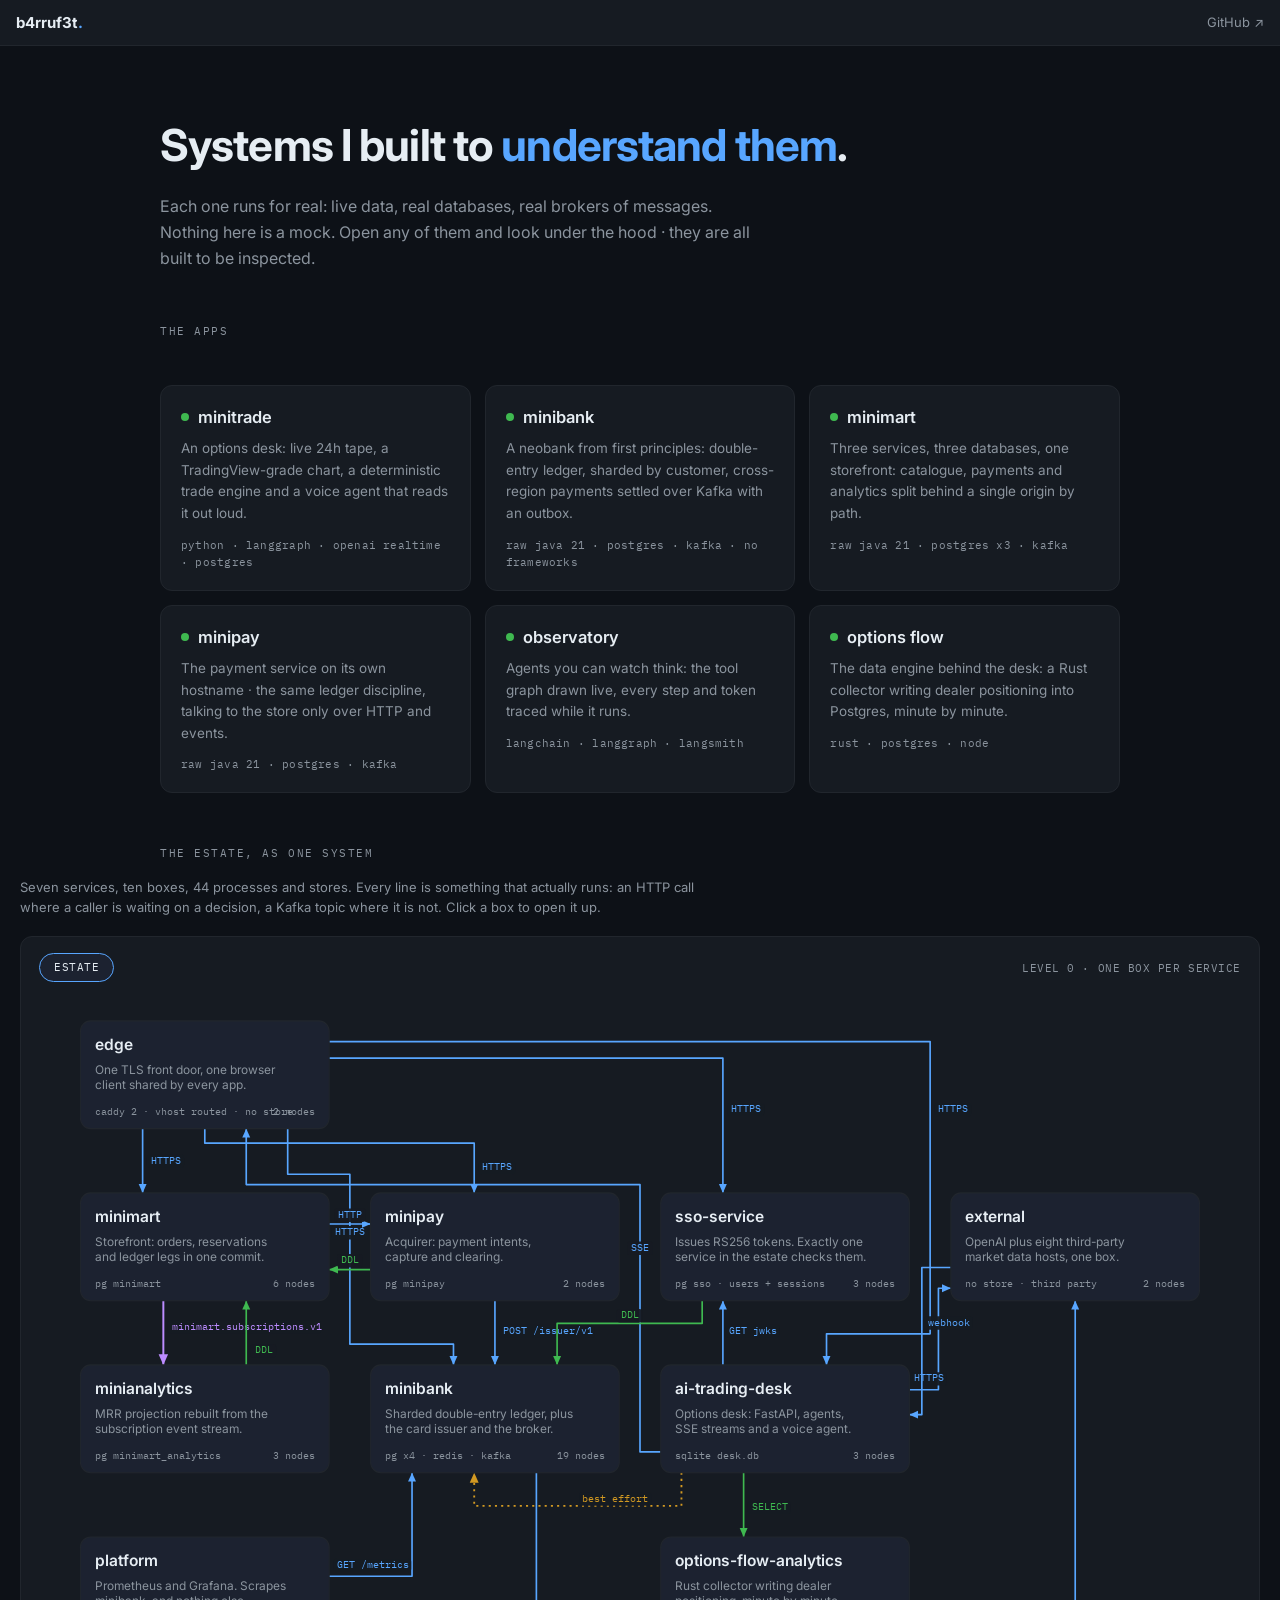
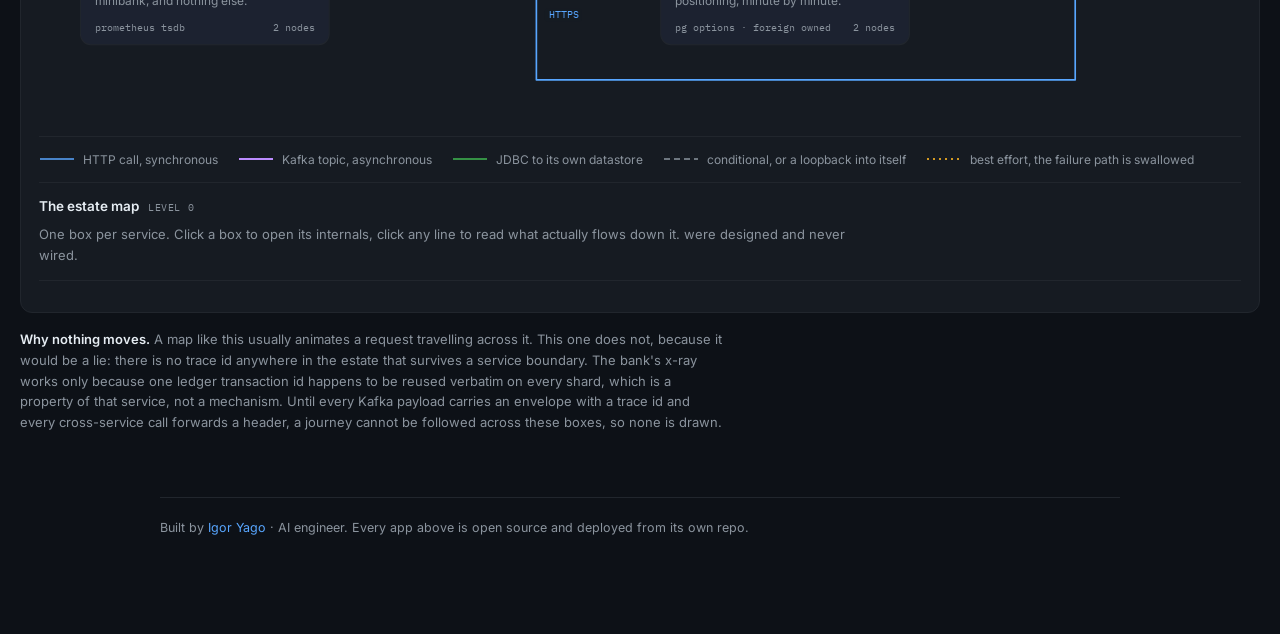
==== web/portal/index.html @ e9f294d1 "The estate map draws what runs, and stops flagging problems on a public page The map had been drawin" ====
<!DOCTYPE html>
<html lang="en">
<head>
<meta charset="utf-8">
<meta name="viewport" content="width=device-width, initial-scale=1">
<meta name="theme-color" content="#0d1117">
<title>b4rruf3t</title>
<link rel="icon" href="data:image/svg+xml,<svg xmlns=%22http://www.w3.org/2000/svg%22 viewBox=%220 0 100 100%22><text y=%22.9em%22 font-size=%2290%22>⬢</text></svg>">
<link href="https://fonts.googleapis.com/css2?family=Inter:wght@400;500;600;700&family=IBM+Plex+Mono:wght@400;500&display=swap" rel="stylesheet">
<style>
  :root {
    /* the house palette · identical across minitrade, minibank, minimart */
    --bg:#0d1117; --panel:#161b22; --panel2:#1c2230; --line:#21262d;
    --text:#e6edf3; --dim:#8b949e;
    --accent:#58a6ff; --green:#3fb950; --red:#f85149; --amber:#d29922;
    --violet:#bc8cff;
    --mono:"IBM Plex Mono",ui-monospace,monospace;
  }
  * { box-sizing:border-box; margin:0; }
  body { background:var(--bg); color:var(--text); min-height:100%;
         font:15px/1.6 "Inter",system-ui,sans-serif; -webkit-font-smoothing:antialiased; }
  .topbar { display:flex; align-items:center; gap:10px; height:46px; padding:0 16px;
            background:var(--panel); border-bottom:1px solid var(--line); }
  .brand { font-weight:700; font-size:15px; }
  .brand span { color:var(--accent); }
  .topbar a { margin-left:auto; color:var(--dim); font-size:13px; text-decoration:none; }
  .topbar a:hover { color:var(--text); }

  main { max-width:1000px; margin:0 auto; padding:64px 20px 96px; }
  h1 { font-size:clamp(28px,4vw,44px); font-weight:700; letter-spacing:-.02em; }
  h1 span { color:var(--accent); }
  .lead { color:var(--dim); margin-top:14px; max-width:60ch; font-size:16px; }

  .grid { display:grid; gap:14px; margin-top:44px;
          grid-template-columns:repeat(auto-fill,minmax(290px,1fr)); }
  .card { display:block; background:var(--panel); border:1px solid var(--line);
          border-radius:12px; padding:18px 20px; text-decoration:none; color:inherit;
          transition:border-color .14s, background .14s, transform .14s; }
  .card:hover { border-color:var(--accent); background:var(--panel2); transform:translateY(-2px); }
  .card h2 { font-size:16.5px; font-weight:600; display:flex; align-items:center; gap:9px; }
  .card .dot { width:8px; height:8px; border-radius:50%; background:var(--green); flex:none; }
  .card p { color:var(--dim); font-size:13.5px; margin-top:8px; }
  .card .stack { margin-top:12px; font-family:var(--mono); font-size:11px;
                 color:var(--dim); letter-spacing:.02em; }
  .sec { margin-top:52px; font-family:var(--mono); font-size:11px; letter-spacing:.14em;
         text-transform:uppercase; color:var(--dim); }
  footer { color:var(--dim); font-size:12.5px; margin-top:64px;
           border-top:1px solid var(--line); padding-top:20px; }
  footer a { color:var(--accent); text-decoration:none; }

  /* ---- estate map ------------------------------------------------------- */
  .wide { position:relative; left:50%; transform:translateX(-50%);
          width:min(1300px,calc(100vw - 40px)); }
  .estate { margin-top:18px; background:var(--panel); border:1px solid var(--line);
            border-radius:12px; padding:16px 18px 18px; }
  .ebar { display:flex; align-items:center; gap:8px; flex-wrap:wrap; margin-bottom:14px; }
  .pill { display:inline-flex; align-items:center; gap:6px; border-radius:999px;
          border:1px solid var(--line); background:var(--panel2); color:var(--dim);
          font:11px/1 var(--mono); letter-spacing:.05em; padding:8px 14px; cursor:pointer;
          text-transform:uppercase; transition:border-color .14s, color .14s; }
  .pill:hover { border-color:var(--accent); color:var(--text); }
  .pill[aria-pressed="true"] { border-color:var(--accent); color:var(--text); }
  .ebar .where { font:11px var(--mono); color:var(--dim); letter-spacing:.05em;
                 margin-left:auto; text-transform:uppercase; }
  .esvgwrap { overflow:hidden; }
  .esvg { width:100%; height:auto; display:block; }

  .svc { cursor:pointer; }
  .svcbox { fill:var(--panel2); stroke:var(--line); stroke-width:1; transition:stroke .14s; }
  .svc:hover .svcbox, .svc:focus .svcbox, .svc.on .svcbox { stroke:var(--accent); }
  .svc:focus { outline:none; }
  .svcname { fill:var(--text); font:600 15px "Inter",system-ui,sans-serif; }
  .svcwhat { fill:var(--dim); font:11.5px "Inter",system-ui,sans-serif; }
  .svcstore, .svccount { fill:var(--dim); font:10px var(--mono); }
  .elab { font:10px var(--mono); }
  .ehit { stroke:transparent; stroke-width:14; fill:none; cursor:pointer; }
  .edg:hover .elab { fill:var(--text); }
  .nd { cursor:pointer; }
  .ndbox { fill:var(--panel2); stroke:var(--line); stroke-width:1; transition:stroke .14s; }
  .nd:hover .ndbox, .nd:focus .ndbox, .nd.on .ndbox { stroke:var(--accent); }
  .nd:focus { outline:none; }
  .ndname { fill:var(--text); font:600 13px "Inter",system-ui,sans-serif; }
  .ndid { fill:var(--dim); font:10px var(--mono); }
  .ndtag { font:9px var(--mono); letter-spacing:.08em; }
  .ndtag.new { fill:var(--green); } .ndtag.existing { fill:var(--dim); }
  .dttl { fill:var(--dim); font:11px var(--mono); letter-spacing:.12em; }

  .elegend { display:flex; flex-wrap:wrap; gap:8px 20px; margin-top:14px;
             padding-top:13px; border-top:1px solid var(--line); }
  .lg { display:inline-flex; align-items:center; gap:8px; color:var(--dim); font-size:12px; }
  .einfo { margin-top:13px; border-top:1px solid var(--line); padding-top:13px; min-height:82px; }
  .einfo h4 { font-size:13.5px; font-weight:600; display:flex; align-items:baseline; gap:9px; }
  .einfo h4 em { font-style:normal; font:10px var(--mono); color:var(--dim);
                 letter-spacing:.06em; text-transform:uppercase; }
  .einfo p { color:var(--dim); font-size:13px; margin-top:7px; max-width:104ch; }
  .ecross { margin-top:14px; padding-top:13px; border-top:1px solid var(--line); }
  .ecross .elh { font:10px var(--mono); letter-spacing:.12em; text-transform:uppercase;
                 color:var(--dim); margin-bottom:8px; }
  .xr { display:flex; gap:10px; align-items:flex-start; font-size:12.5px;
        color:var(--dim); padding:5px 0; }
  .xr b { color:var(--text); font-weight:600; font-family:var(--mono); font-size:11px;
          white-space:nowrap; }
  .kbar { width:16px; height:2px; flex:none; margin-top:9px; border-radius:2px; }

  .elist { display:none; }
  .elx { border:1px solid var(--line); border-radius:10px; background:var(--panel);
         padding:12px 14px; margin-bottom:10px; }
  .elx summary { cursor:pointer; font-size:14.5px; font-weight:600; }
  .elx summary span { font:10px var(--mono); color:var(--dim); margin-left:6px; }
  .elx p { color:var(--dim); font-size:13px; margin-top:8px; }
  .elx p.mono { font:10.5px var(--mono); letter-spacing:.02em; margin-top:6px; }
  .elx .elh { font:10px var(--mono); letter-spacing:.12em; text-transform:uppercase;
              color:var(--dim); margin-top:14px; padding-top:9px;
              border-top:1px solid var(--line); }
  .eln { margin-top:10px; }
  .eln b { font-size:13px; } .eln span { font:10px var(--mono); color:var(--dim); margin-left:6px; }
  .eln p { margin-top:3px; }
  .enote { color:var(--dim); font-size:13px; margin-top:12px; max-width:88ch; }
  .enote b { color:var(--text); font-weight:600; }

  /* between the phone breakpoint and the width the map needs, hold the map at a
     legible floor and let it scroll inside its own box, never the page. */
  @media (min-width:701px) and (max-width:1059px) {
    .esvgwrap { overflow-x:auto; }
    .esvg { width:1040px; max-width:none; }
  }
  /* 44 nodes cannot work on a phone. Same table, rendered as a list instead. */
  @media (max-width:700px) {
    .wide { position:static; left:auto; transform:none; width:auto; }
    .estate { padding:0; background:none; border:0; }
    .ebar, .esvgwrap, .elegend, .einfo, .ecross { display:none; }
    .elist { display:block; }
  }
</style>
</head>
<body>
<header class="topbar">
  <span class="brand">b4rruf3t<span>.</span></span>
  <a href="https://github.com/igorfyago" target="_blank">GitHub ↗</a>
</header>

<main>
  <h1>Systems I built to <span>understand them</span>.</h1>
  <p class="lead">Each one runs for real: live data, real databases, real brokers of
     messages. Nothing here is a mock. Open any of them and look under the hood ·
     they are all built to be inspected.</p>

  <div class="sec">The apps</div>
  <div class="grid">
    <a class="card" href="https://desk.b4rruf3t.com">
      <h2><span class="dot"></span>minitrade</h2>
      <p>An options desk: live 24h tape, a TradingView-grade chart, a deterministic
         trade engine and a voice agent that reads it out loud.</p>
      <div class="stack">python · langgraph · openai realtime · postgres</div>
    </a>
    <a class="card" href="https://bank.b4rruf3t.com">
      <h2><span class="dot"></span>minibank</h2>
      <p>A neobank from first principles: double-entry ledger, sharded by customer,
         cross-region payments settled over Kafka with an outbox.</p>
      <div class="stack">raw java 21 · postgres · kafka · no frameworks</div>
    </a>
    <a class="card" href="https://mart.b4rruf3t.com">
      <h2><span class="dot"></span>minimart</h2>
      <p>Three services, three databases, one storefront: catalogue, payments and
         analytics split behind a single origin by path.</p>
      <div class="stack">raw java 21 · postgres x3 · kafka</div>
    </a>
    <a class="card" href="https://pay.b4rruf3t.com">
      <h2><span class="dot"></span>minipay</h2>
      <p>The payment service on its own hostname · the same ledger discipline,
         talking to the store only over HTTP and events.</p>
      <div class="stack">raw java 21 · postgres · kafka</div>
    </a>
    <a class="card" href="https://obs.b4rruf3t.com">
      <h2><span class="dot"></span>observatory</h2>
      <p>Agents you can watch think: the tool graph drawn live, every step and
         token traced while it runs.</p>
      <div class="stack">langchain · langgraph · langsmith</div>
    </a>
    <a class="card" href="https://gex.b4rruf3t.com">
      <h2><span class="dot"></span>options flow</h2>
      <p>The data engine behind the desk: a Rust collector writing dealer
         positioning into Postgres, minute by minute.</p>
      <div class="stack">rust · postgres · node</div>
    </a>
  </div>

  <div class="sec">The estate, as one system</div>
  <div class="wide">
    <p class="enote" style="margin-top:14px">Seven services, ten boxes, 44 processes and stores. Every line is something that actually runs: an HTTP call where a caller is waiting on a decision, a Kafka topic where it is not. Click a box to open it up.</p>
    <section class="estate">
      <div class="ebar">
        <button class="pill" id="e-back" aria-pressed="true">Estate</button>
        <span class="where" id="e-where">level 0 · one box per service</span>
      </div>
      <div class="esvgwrap" id="e-canvas"></div>
      <div class="elegend" id="e-legend"></div>
      <div class="einfo" id="e-info"></div>
      <div class="ecross" id="e-cross"></div>
      <div class="elist" id="e-list"></div>
      <noscript><p class="enote">The estate map needs JavaScript. The service list below
        carries the same information.</p></noscript>
    </section>
    <p class="enote" style="margin-top:16px"><b>Why nothing moves.</b> A map like this
       usually animates a request travelling across it. This one does not, because it
       would be a lie: there is no trace id anywhere in the estate that survives a service
       boundary. The bank's x-ray works only because one ledger transaction id happens to
       be reused verbatim on every shard, which is a property of that service, not a
       mechanism. Until every Kafka payload carries an envelope with a trace id and every
       cross-service call forwards a header, a journey cannot be followed across these
       boxes, so none is drawn.</p>
  </div>

  <footer>
    Built by <a href="https://github.com/igorfyago" target="_blank">Igor Yago</a> ·
    AI engineer. Every app above is open source and deployed from its own repo.
  </footer>
</main>

<script type="application/json" id="estate-data">{"services":[{"id":"edge","label":"edge","what":["One TLS front door, one browser","client shared by every app."],"store":"caddy 2 · vhost routed · no store","x":40,"y":24,"w":240,"h":104,"nodes":2},{"id":"minimart","label":"minimart","what":["Storefront: orders, reservations","and ledger legs in one commit."],"store":"pg minimart","x":40,"y":190,"w":240,"h":104,"nodes":6},{"id":"minipay","label":"minipay","what":["Acquirer: payment intents,","capture and clearing."],"store":"pg minipay","x":320,"y":190,"w":240,"h":104,"nodes":2},{"id":"sso-service","label":"sso-service","what":["Issues RS256 tokens. Exactly one","service in the estate checks them."],"store":"pg sso · users + sessions","x":600,"y":190,"w":240,"h":104,"nodes":3},{"id":"external","label":"external","what":["OpenAI plus eight third-party","market data hosts, one box."],"store":"no store · third party","x":880,"y":190,"w":240,"h":104,"nodes":2},{"id":"minianalytics","label":"minianalytics","what":["MRR projection rebuilt from the","subscription event stream."],"store":"pg minimart_analytics","x":40,"y":356,"w":240,"h":104,"nodes":3},{"id":"minibank","label":"minibank","what":["Sharded double-entry ledger, plus","the card issuer and the broker."],"store":"pg x4 · redis · kafka","x":320,"y":356,"w":240,"h":104,"nodes":19},{"id":"ai-trading-desk","label":"ai-trading-desk","what":["Options desk: FastAPI, agents,","SSE streams and a voice agent."],"store":"sqlite desk.db","x":600,"y":356,"w":240,"h":104,"nodes":3},{"id":"platform","label":"platform","what":["Prometheus and Grafana. Scrapes","minibank, and nothing else."],"store":"prometheus tsdb","x":40,"y":522,"w":240,"h":104,"nodes":2},{"id":"options-flow-analytics","label":"options-flow-analytics","what":["Rust collector writing dealer","positioning, minute by minute."],"store":"pg options · foreign owned","x":600,"y":522,"w":240,"h":104,"nodes":2}],"serviceEdges":[{"id":"s1","from":"edge","to":"minimart","kind":"http","label":"HTTPS","labelAt":[108,162],"anchor":"start","route":[[100,128],[100,190]],"detail":[{"from":"caddy","to":"mart","carries":"HTTP to :8081 for mart.b4rruf3t.com."}]},{"id":"s2","from":"edge","to":"minipay","kind":"http","label":"HTTPS","labelAt":[428,168],"anchor":"start","route":[[160,128],[160,142],[420,142],[420,190]],"detail":[{"from":"caddy","to":"pay","carries":"HTTP to :8082 for pay.b4rruf3t.com."}]},{"id":"s3","from":"edge","to":"sso-service","kind":"http","label":"HTTPS","labelAt":[668,112],"anchor":"start","route":[[280,60],[660,60],[660,190]],"detail":[{"from":"caddy","to":"sso","carries":"HTTP reverse_proxy sso:8090 for auth.b4rruf3t.com."}]},{"id":"s4","from":"edge","to":"ai-trading-desk","kind":"http","label":"HTTPS","labelAt":[868,112],"anchor":"start","route":[[280,44],[860,44],[860,326],[760,326],[760,356]],"detail":[{"from":"caddy","to":"desk","carries":"HTTP to :8000 for desk.b4rruf3t.com."}]},{"id":"s5","from":"edge","to":"minibank","kind":"http","label":"HTTPS","labelAt":[300,231],"anchor":"middle","route":[[240,128],[240,172],[300,172],[300,336],[400,336],[400,356]],"detail":[{"from":"caddy","to":"api","carries":"EXISTING. HTTP to ledger :8080 for bank.b4rruf3t.com."}]},{"id":"s6","from":"ai-trading-desk","to":"edge","kind":"http","label":"SSE","labelAt":[580,246],"anchor":"middle","route":[[600,440],[580,440],[580,182],[200,182],[200,128]],"detail":[{"from":"deskbus","to":"browser","carries":"SSE text/event-stream on /api/stream/quotes and /api/stream/events. Terminates at this app's own browser tab and nowhere else."}]},{"id":"s7","from":"minimart","to":"minipay","kind":"http","label":"HTTP","labelAt":[300,214],"anchor":"middle","route":[[280,220],[320,220]],"detail":[{"from":"mart","to":"pay","carries":"HTTP: POST /v1/payment_intents with Idempotency-Key order:\u003cid\u003e, then /capture or /cancel, plus GET /v1/payment_intents/{pi} and GET /v1/list from the Reconciler. No credential is ever sent."}]},{"id":"s8","from":"minipay","to":"minimart","kind":"jdbc","label":"DDL","labelAt":[300,258],"anchor":"middle","route":[[320,264],[280,264]],"detail":[{"from":"pay","to":"martdb","carries":"JDBC ADMIN connection at boot: PayDb.ADMIN_URL defaults to the MERCHANT's database, only to run CREATE DATABASE. Dashed. Same shape for analytics -\u003e martdb."}]},{"id":"s9","from":"minimart","to":"minianalytics","kind":"kafka","label":"minimart.subscriptions.v1","labelAt":[128,322],"anchor":"start","route":[[120,294],[120,356]],"detail":[{"from":"martsubs","to":"anacons","carries":"Kafka, group analytics, enable.auto.commit=false, dedup on the event_key header."}]},{"id":"s10","from":"minianalytics","to":"minimart","kind":"jdbc","label":"DDL","labelAt":[208,345],"anchor":"start","route":[[200,356],[200,294]],"detail":[{"from":"analytics","to":"martdb","carries":"JDBC ADMIN connection, CREATE DATABASE only. Dashed."}]},{"id":"s11","from":"minipay","to":"minibank","kind":"http","label":"POST /issuer/v1","labelAt":[448,326],"anchor":"start","route":[[440,294],[440,356]],"detail":[{"from":"pay","to":"issuer","carries":"HTTP, CROSS-REPO, the four-party card model: POST /issuer/v1/authorizations, /{ref}/capture, /{ref}/void, and POST /issuer/v1/clearing. MINIBANK_ISSUER_URL. This is the single most important new edge on the map: it is the one that makes the estate an estate."}]},{"id":"s12","from":"sso-service","to":"minibank","kind":"jdbc","label":"DDL","labelAt":[570,311],"anchor":"middle","route":[[640,294],[640,316],[500,316],[500,356]],"detail":[{"from":"sso","to":"directory","carries":"JDBC ADMIN connection. SSO_ADMIN_URL points at the BANK's database and issues CREATE DATABASE. Draw red/dashed: this is a cross-boundary DDL edge, and the compose comment claims it does not exist."}]},{"id":"s14","from":"ai-trading-desk","to":"sso-service","kind":"http","label":"GET jwks","labelAt":[666,326],"anchor":"start","route":[[660,356],[660,294]],"detail":[{"from":"desk","to":"jwks","carries":"HTTPS GET /.well-known/jwks.json. The ONLY consumer of the SSO contract anywhere in the estate."}]},{"id":"s15","from":"ai-trading-desk","to":"minibank","kind":"besteffort","label":"best effort","labelAt":[556,488],"anchor":"middle","route":[[620,460],[620,492],[420,492],[420,460]],"detail":[{"from":"desk","to":"broker","carries":"HTTP: GET {BROKER_URL}/api/link?session=, then POST /api/watchlist. Every failure path returns 200 synced:false, so draw it as a best-effort edge, visually distinct from the money edges."}]},{"id":"s16","from":"ai-trading-desk","to":"options-flow-analytics","kind":"jdbc","label":"SELECT","labelAt":[688,496],"anchor":"start","route":[[680,460],[680,522]],"detail":[{"from":"desk","to":"gexpg","carries":"DIRECT SQL against another repo's table (SELECT ... FROM gex_dex_snapshots). Hardcoded column names. The boundary-violating edge of the desk, exactly as sso-\u003edirectory is for SSO."}]},{"id":"s18","from":"ai-trading-desk","to":"external","kind":"https","label":"HTTPS","labelAt":[844,372],"anchor":"start","route":[[840,380],[868,380],[868,282],[880,282]],"detail":[{"from":"desk","to":"openai","carries":"HTTPS: realtime client_secrets and calls/{id}/accept."},{"from":"desk","to":"ext_mkt","carries":"HTTPS: Alpaca, Yahoo chart, Yahoo RSS, CBOE, apewisdom, x.ai Grok, twitter oEmbed."}]},{"id":"s19","from":"external","to":"ai-trading-desk","kind":"https","label":"webhook","labelAt":[858,318],"anchor":"start","route":[[880,262],[852,262],[852,404],[840,404]],"detail":[{"from":"openai","to":"desk","carries":"INBOUND webhook POST /webhook/openai, HMAC-verified. The estate's only inbound third-party edge, plus POST /webhook/tradingview on a shared token."}]},{"id":"s20","from":"minibank","to":"external","kind":"https","label":"HTTPS","labelAt":[492,600],"anchor":"start","route":[[480,460],[480,660],[1000,660],[1000,294]],"detail":[{"from":"pricefeed","to":"ext_mkt","carries":"HTTPS: CoinGecko simple/price + market_chart, Yahoo v8 chart. Hardcoded, no env var."},{"from":"fx","to":"ext_mkt","carries":"HTTPS GET api.frankfurter.dev/v1/latest."},{"from":"rita","to":"openai","carries":"HTTPS POST /v1/chat/completions, key OPENAI_API_KEY."}]},{"id":"s21","from":"platform","to":"minibank","kind":"http","label":"GET /metrics","labelAt":[288,552],"anchor":"start","route":[[280,560],[360,560],[360,460]],"detail":[{"from":"prometheus","to":"api","carries":"EXISTING. Scrape GET /metrics. Note on the map that mart, pay, analytics, sso and desk expose NO /metrics, so the scrape fan-out is one edge, not six."}]}],"nodes":[{"id":"browser","service":"edge","label":"Browser","represents":"EXISTING. The PWA. Now shared across the estate: same client hits bank, mart, pay, desk, auth vhosts."},{"id":"caddy","service":"edge","label":"Caddy 2","represents":"EXISTING. One TLS front door, vhost-routed: bank./mart./pay./desk./auth./gex./obs.b4rruf3t.com. The only node every service touches."},{"id":"sso","service":"sso-service","label":"SSO :8090","represents":"dev.b4rruf3t.sso.Main, own JVM, own Dockerfile. Routes /v1/users, /v1/tokens, /v1/tokens/refresh|revoke, /v1/users/me, /.well-known/jwks.json."},{"id":"ssodb","service":"sso-service","label":"pg sso","represents":"Database `sso` on the shared minibank-control Postgres server. Tables users + sessions only. Flyway classpath:db/migration."},{"id":"jwks","service":"sso-service","label":"JWKS","represents":"GET /.well-known/jwks.json, single RS256 key, kid=sso-\u003c6 bytes of modulus\u003e. The only estate-wide contract surface, and it currently has ZERO in-repo consumers."},{"id":"api","service":"minibank","label":"API + Router","represents":"EXISTING. ledger JVM HTTP server, 25 contexts, virtual thread per request, token bucket."},{"id":"directory","service":"minibank","label":"Directory","represents":"EXISTING. minibank_directory on pg-control. NOTE: also the physical home of the issuer's card_instruments/card_authorizations tables."},{"id":"issuer","service":"minibank","label":"Issuer","represents":"NEW. /issuer/v1/instruments|authorizations|clearing. A package in the ledger JVM, not a process. Its writes go to the DIRECTORY database via a method named openForRead()."},{"id":"shard0","service":"minibank","label":"eu · PostgreSQL","represents":"EXISTING. MINIBANK_SHARD0_URL, region eu, ledger + outbox tables."},{"id":"shard1","service":"minibank","label":"uk · PostgreSQL","represents":"EXISTING. MINIBANK_SHARD1_URL, region uk, ledger + outbox tables."},{"id":"intransit","service":"minibank","label":"in flight","represents":"EXISTING. State pill, not a process: the in_transit clearing account. A balance the money sits in, never a hop it travels through."},{"id":"kafka","service":"minibank","label":"topic payments","represents":"EXISTING. The payments topic on the minibank broker. The topic, not the broker: the bank's own flow map depends on that distinction."},{"id":"korders","service":"minibank","label":"topic orders","represents":"NEW. Kafka topic `orders` on the same broker. Produced by the broker process, consumed by the ledger (group broker-settlement)."},{"id":"ksettle","service":"minibank","label":"topic settlements","represents":"NEW. Kafka topic `settlements`. Produced by the ledger (trade.settled/trade.rejected), consumed ONLY by the broker process, so it is the one topic that goes dark if the broker Deployment is absent."},{"id":"applier","service":"minibank","label":"Applier","represents":"EXISTING. Consumer group shard-applier."},{"id":"notif","service":"minibank","label":"Notifications","represents":"EXISTING. Consumer group notifications + minibank_notifications DB."},{"id":"settle","service":"minibank","label":"Settlement","represents":"NEW. Consumer group broker-settlement inside the ledger JVM; Settlement.handle -\u003e Products.settleFill."},{"id":"broker","service":"minibank","label":"Broker :8091","represents":"NEW. dev.minibank.broker.BrokerService. Separate k8s Deployment, SAME image, different command. Own HTTP (/health, /api/link, /api/watchlist)."},{"id":"brokerdb","service":"minibank","label":"minibank_broker","represents":"NEW. Fifth database, on pg-control, opened only by dev.minibank.broker classes. Has its own outbox table relayed by the shared OutboxRelay."},{"id":"brokercons","service":"minibank","label":"broker-orders","represents":"NEW. Consumer group broker-orders inside the broker process, reading `settlements`, calling markSettled/compensate."},{"id":"redis","service":"minibank","label":"Redis","represents":"EXISTING."},{"id":"fx","service":"minibank","label":"FX :8090","represents":"EXISTING. Conditionally the same JVM: embedded when FX_URL is unset, in which case this edge is a loopback the map should render dashed."},{"id":"pricefeed","service":"minibank","label":"PriceFeed","represents":"EXISTING."},{"id":"rita","service":"minibank","label":"Rita","represents":"EXISTING support agent."},{"id":"mart","service":"minimart","label":"Mart :8081","represents":"NEW. dev.minimart MartApi. Merchant. 16 HTTP contexts incl. /api/checkout, /api/reconcile."},{"id":"martdb","service":"minimart","label":"pg minimart","represents":"NEW. Database `minimart` on the minimart Postgres (host 5436). Owns ledger, orders, reservations, outbox, handled_events."},{"id":"martrelay","service":"minimart","label":"OutboxRelay","represents":"NEW. The only KafkaProducer in the minimart repo. Bound to Db.open() i.e. the merchant DB only. Off entirely when MINIMART_KAFKA is blank."},{"id":"martorders","service":"minimart","label":"minimart.orders.v1","represents":"NEW. Topic. Its only consumer is Replenishment, inside the same service, so this is a service talking to itself over Kafka."},{"id":"martsubs","service":"minimart","label":"minimart.subscriptions.v1","represents":"NEW. Topic. The one genuinely cross-service topic in the minimart repo."},{"id":"replen","service":"minimart","label":"replenishment","represents":"NEW. Consumer group `replenishment`, writes back into martdb."},{"id":"pay","service":"minipay","label":"Pay :8082","represents":"NEW. dev.minipay PayApi. Acquirer/PSP. 9 contexts. Writes unauthenticated by default (Enforcement.on() false when unset)."},{"id":"paydb","service":"minipay","label":"pg minipay","represents":"NEW. Database `minipay`. Contains a fully-migrated outbox table that NO code reads or writes."},{"id":"analytics","service":"minianalytics","label":"Analytics :8083","represents":"NEW. dev.minianalytics AnalyticsApi. /api/analytics/mrr|movements|waterfall|health."},{"id":"anadb","service":"minianalytics","label":"pg minimart_analytics","represents":"NEW. Database `minimart_analytics`. Projection + its own handled_events."},{"id":"anacons","service":"minianalytics","label":"analytics group","represents":"NEW. Consumer group `analytics` on minimart.subscriptions.v1, manual commitSync, dedup on the event_key header."},{"id":"desk","service":"ai-trading-desk","label":"Desk :8000","represents":"NEW. FastAPI web.server:app, one uvicorn process, 25 routes + 2 SSE streams."},{"id":"deskdb","service":"ai-trading-desk","label":"desk.db","represents":"NEW. SQLite on a docker volume. Schema is re-executed on EVERY connection open, in the request path."},{"id":"deskbus","service":"ai-trading-desk","label":"in-process bus","represents":"NEW, and it never leaves the desk process: common/bus.py is a per-process asyncio queue fanout, not estate infrastructure. Events published while the server is down are silently dropped."},{"id":"gexpg","service":"options-flow-analytics","label":"pg options","represents":"NEW, foreign-owned. Table gex_dex_snapshots, written by the Rust collector. The desk SELECTs from it directly with the collector's own connection string."},{"id":"gexapi","service":"options-flow-analytics","label":"gex-api","represents":"NEW. The HTTP alternative that already runs in the same compose file and that the desk does not call. Available, not called."},{"id":"prometheus","service":"platform","label":"Prometheus","represents":"EXISTING. Scrapes minibank /metrics only today."},{"id":"grafana","service":"platform","label":"Grafana","represents":"EXISTING."},{"id":"openai","service":"external","label":"OpenAI","represents":"NEW. api.openai.com. Two independent callers: Rita (chat/completions) and the desk (realtime client_secrets + calls accept)."},{"id":"ext_mkt","service":"external","label":"market data","represents":"NEW, COLLAPSED. One node standing for CoinGecko, Yahoo chart, Yahoo RSS, CBOE, Alpaca, apewisdom, x.ai, Frankfurter. Eight boxes of third-party HTTP, collapsed into one."}],"edges":[{"from":"browser","to":"caddy","carries":"HTTPS. EXISTING edge, unchanged.","kind":"http"},{"from":"caddy","to":"sso","carries":"HTTP reverse_proxy sso:8090 for auth.b4rruf3t.com.","kind":"http"},{"from":"caddy","to":"api","carries":"EXISTING. HTTP to ledger :8080 for bank.b4rruf3t.com.","kind":"http"},{"from":"caddy","to":"mart","carries":"HTTP to :8081 for mart.b4rruf3t.com.","kind":"http"},{"from":"caddy","to":"pay","carries":"HTTP to :8082 for pay.b4rruf3t.com.","kind":"http"},{"from":"caddy","to":"desk","carries":"HTTP to :8000 for desk.b4rruf3t.com.","kind":"http"},{"from":"sso","to":"ssodb","carries":"JDBC, one connection per call, no pool. INSERT/SELECT on users + sessions, all auto-commit.","kind":"jdbc"},{"from":"sso","to":"jwks","carries":"Serves the RS256 public key document. Internal, drawn to make the dead contract visible.","kind":"http"},{"from":"sso","to":"directory","carries":"JDBC ADMIN connection. SSO_ADMIN_URL points at the BANK's database and issues CREATE DATABASE. A cross-boundary DDL edge, and the compose comment claims it does not exist.","kind":"jdbc"},{"from":"desk","to":"jwks","carries":"HTTPS GET /.well-known/jwks.json. The ONLY consumer of the SSO contract anywhere in the estate.","kind":"http"},{"from":"api","to":"directory","carries":"EXISTING. JDBC, customer -\u003e region lookup.","kind":"jdbc"},{"from":"api","to":"issuer","carries":"In-process call from /issuer/v1/* routes. Same JVM.","kind":"http"},{"from":"issuer","to":"directory","carries":"JDBC WRITES (INSERT/UPDATE on card_instruments, card_authorizations) against the directory database, through openForRead(). These are writes, not reads.","kind":"jdbc"},{"from":"api","to":"shard0","carries":"EXISTING. JDBC, the eu ledger transaction.","kind":"jdbc"},{"from":"api","to":"shard1","carries":"EXISTING. JDBC, the uk ledger transaction.","kind":"jdbc"},{"from":"api","to":"notif","carries":"JDBC DIRECT READ of minibank_notifications from HttpApi. Contradicts the in-code claim that Kafka is the only connection. The bank's own map does not admit this edge exists.","kind":"jdbc"},{"from":"shard0","to":"kafka","carries":"EXISTING. OutboxRelay send: payment.completed, transfer.departed, transfer.bounced, trade.executed, mortgage.approved.","kind":"kafka"},{"from":"shard1","to":"kafka","carries":"EXISTING. Same, uk relay.","kind":"kafka"},{"from":"kafka","to":"applier","carries":"EXISTING. Consumer group shard-applier.","kind":"kafka"},{"from":"kafka","to":"notif","carries":"EXISTING. Consumer group notifications.","kind":"kafka"},{"from":"applier","to":"shard0","carries":"EXISTING. arrive/refund local commit.","kind":"jdbc"},{"from":"applier","to":"shard1","carries":"EXISTING.","kind":"jdbc"},{"from":"shard0","to":"ksettle","carries":"Kafka: trade.settled / trade.rejected via the eu outbox relay.","kind":"kafka"},{"from":"shard1","to":"ksettle","carries":"Kafka: same, uk.","kind":"kafka"},{"from":"ksettle","to":"brokercons","carries":"Kafka, consumer group broker-orders. If the broker Deployment is absent this edge is the one that silently backs up and every rejected fill's compensation never runs.","kind":"kafka"},{"from":"brokercons","to":"brokerdb","carries":"JDBC. markSettled / compensate.","kind":"jdbc"},{"from":"broker","to":"brokerdb","carries":"JDBC. Order + fill rows and the broker outbox, one commit.","kind":"jdbc"},{"from":"brokerdb","to":"korders","carries":"Kafka via the SHARED OutboxRelay class pointed at BrokerDb::open. order.filled.","kind":"kafka"},{"from":"korders","to":"settle","carries":"Kafka, consumer group broker-settlement, inside the ledger JVM.","kind":"kafka"},{"from":"settle","to":"shard0","carries":"JDBC. settleFill: cash + asset legs and the settlements outbox row in one commit.","kind":"jdbc"},{"from":"settle","to":"shard1","carries":"JDBC. Same, uk.","kind":"jdbc"},{"from":"api","to":"redis","carries":"EXISTING. Read-through cache, fails open.","kind":"jdbc"},{"from":"api","to":"fx","carries":"EXISTING. HTTP GET /rate, 500ms timeout. Dashed when FX_URL is unset (same JVM over loopback).","kind":"conditional"},{"from":"api","to":"pricefeed","carries":"EXISTING. In-process mark refresh.","kind":"http"},{"from":"pricefeed","to":"ext_mkt","carries":"HTTPS: CoinGecko simple/price + market_chart, Yahoo v8 chart. Hardcoded, no env var.","kind":"https"},{"from":"fx","to":"ext_mkt","carries":"HTTPS GET api.frankfurter.dev/v1/latest.","kind":"https"},{"from":"api","to":"rita","carries":"EXISTING. /api/support.","kind":"http"},{"from":"rita","to":"openai","carries":"HTTPS POST /v1/chat/completions, key OPENAI_API_KEY.","kind":"https"},{"from":"mart","to":"martdb","carries":"JDBC. Orders.submit: ledger legs + orders + reservations + outbox row, ONE commit.","kind":"jdbc"},{"from":"martdb","to":"martrelay","carries":"Polling read of unpublished outbox rows.","kind":"http"},{"from":"martrelay","to":"martorders","carries":"Kafka produce, acks=all, idempotence, event_key header.","kind":"kafka"},{"from":"martrelay","to":"martsubs","carries":"Kafka produce, same relay, different topic column.","kind":"kafka"},{"from":"martorders","to":"replen","carries":"Kafka, group replenishment. Honestly: the same service, back to itself.","kind":"kafka"},{"from":"replen","to":"martdb","carries":"JDBC. receiveStock write.","kind":"jdbc"},{"from":"martsubs","to":"anacons","carries":"Kafka, group analytics, enable.auto.commit=false, dedup on the event_key header.","kind":"kafka"},{"from":"anacons","to":"anadb","carries":"JDBC. Projection movement + handled_events claim in the same transaction.","kind":"jdbc"},{"from":"analytics","to":"anadb","carries":"JDBC read for MRR / movements / waterfall / health.","kind":"jdbc"},{"from":"mart","to":"pay","carries":"HTTP: POST /v1/payment_intents with Idempotency-Key order:\u003cid\u003e, then /capture or /cancel, plus GET /v1/payment_intents/{pi} and GET /v1/list from the Reconciler. No credential is ever sent.","kind":"http"},{"from":"pay","to":"paydb","carries":"JDBC. Intents, customers, payment methods, clearing, settlements.","kind":"jdbc"},{"from":"pay","to":"martdb","carries":"JDBC ADMIN connection at boot: PayDb.ADMIN_URL defaults to the MERCHANT's database, only to run CREATE DATABASE. Dashed. Same shape for analytics -\u003e martdb.","kind":"jdbc"},{"from":"analytics","to":"martdb","carries":"JDBC ADMIN connection, CREATE DATABASE only. Dashed.","kind":"jdbc"},{"from":"pay","to":"issuer","carries":"HTTP, CROSS-REPO, the four-party card model: POST /issuer/v1/authorizations, /{ref}/capture, /{ref}/void, and POST /issuer/v1/clearing. MINIBANK_ISSUER_URL. This is the single most important new edge on the map: it is the one that makes the estate an estate.","kind":"http"},{"from":"desk","to":"broker","carries":"HTTP: GET {BROKER_URL}/api/link?session=, then POST /api/watchlist. Every failure path returns 200 synced:false, so this is a best-effort edge, and nothing like the money edges.","kind":"besteffort"},{"from":"desk","to":"deskdb","carries":"SQLite write: trades, chat_log, ta_signals, callbacks, appointments, quotes.","kind":"jdbc"},{"from":"deskdb","to":"deskbus","carries":"NOT a real edge in the durable sense. Emit happens AFTER conn.commit(), outside any transaction, dropped if no loop is running. Not durable, and local to one process.","kind":"besteffort"},{"from":"deskbus","to":"browser","carries":"SSE text/event-stream on /api/stream/quotes and /api/stream/events. Terminates at this app's own browser tab and nowhere else.","kind":"http"},{"from":"desk","to":"gexpg","carries":"DIRECT SQL against another repo's table (SELECT ... FROM gex_dex_snapshots). Hardcoded column names. The boundary-violating edge of the desk, exactly as sso-\u003edirectory is for SSO.","kind":"jdbc"},{"from":"gexapi","to":"gexpg","carries":"The owner-sanctioned HTTP read path, running and unused. The desk bypasses it and reads the table directly.","kind":"jdbc"},{"from":"desk","to":"openai","carries":"HTTPS: realtime client_secrets and calls/{id}/accept.","kind":"https"},{"from":"desk","to":"ext_mkt","carries":"HTTPS: Alpaca, Yahoo chart, Yahoo RSS, CBOE, apewisdom, x.ai Grok, twitter oEmbed.","kind":"https"},{"from":"openai","to":"desk","carries":"INBOUND webhook POST /webhook/openai, HMAC-verified. The estate's only inbound third-party edge, plus POST /webhook/tradingview on a shared token.","kind":"https"},{"from":"prometheus","to":"api","carries":"EXISTING. Scrape GET /metrics. Note on the map that mart, pay, analytics, sso and desk expose NO /metrics, so the scrape fan-out is one edge, not six.","kind":"http"},{"from":"prometheus","to":"grafana","carries":"EXISTING.","kind":"http"}]}</script>
<script>
(function () {
  var raw = document.getElementById('estate-data');
  var canvas = document.getElementById('e-canvas');
  if (!raw || !canvas) return;
  var D = JSON.parse(raw.textContent);

  var NBY = {}, SBY = {};
  D.nodes.forEach(function (n) { NBY[n.id] = n; });
  D.services.forEach(function (s) { SBY[s.id] = s; });

  var KIND = {
    http:        { c:'var(--accent)', d:'',    w:1.6, m:'a-acc', t:'HTTP call, synchronous' },
    https:       { c:'var(--accent)', d:'',    w:1.6, m:'a-acc', t:'HTTPS to a third party' },
    kafka:       { c:'var(--violet)', d:'',    w:1.9, m:'a-vio', t:'Kafka topic, asynchronous' },
    jdbc:        { c:'var(--green)',  d:'',    w:1.6, m:'a-grn', t:'JDBC to its own datastore' },
    conditional: { c:'var(--dim)',    d:'6 4', w:1.4, m:'a-dim', t:'conditional, or a loopback into itself' },
    besteffort:  { c:'var(--amber)',  d:'2 4', w:1.8, m:'a-amb', t:'best effort, the failure path is swallowed' }
  };
  var LEGEND = ['http','kafka','jdbc','conditional','besteffort'];

  function esc(s) {
    return String(s).replace(/&/g,'&amp;').replace(/</g,'&lt;').replace(/>/g,'&gt;');
  }
  function marker(id, color, open) {
    return '<marker id="' + id + '" viewBox="0 0 10 10" refX="9" refY="5" markerWidth="6"' +
      ' markerHeight="6" orient="auto-start-reverse">' +
      (open ? '<path d="M0.5 1 L9 5 L0.5 9" fill="none" stroke="' + color + '" stroke-width="1.5"/>'
            : '<path d="M0 1 L9 5 L0 9 z" fill="' + color + '"/>') + '</marker>';
  }
  var DEFS = '<defs>' + marker('a-acc','var(--accent)') + marker('a-vio','var(--violet)') +
    marker('a-grn','var(--green)') + marker('a-dim','var(--dim)') + marker('a-amb','var(--amber)') +
    marker('a-red','var(--red)') + marker('a-gho','var(--dim)', true) + '</defs>';

  /* ---- level 0 ---------------------------------------------------------- */
  function label(txt, x, y, anchor, k) {
    var w = txt.length * 5.6 + 8;
    var rx = anchor === 'middle' ? x - w / 2 : x - 4;
    return '<rect x="' + rx.toFixed(1) + '" y="' + (y - 9) + '" width="' + w.toFixed(1) +
      '" height="13" rx="3" fill="var(--panel)" opacity="0.94"/>' +
      '<text class="elab" x="' + x + '" y="' + y + '" text-anchor="' +
      (anchor === 'middle' ? 'middle' : 'start') + '" fill="' + k.c + '"' +
      (k.o ? ' opacity="' + k.o + '"' : '') + '>' + esc(txt) + '</text>';
  }
  function svcEdge(e) {
    var k = KIND[e.kind];
    var pts = e.route.map(function (p) { return p[0] + ',' + p[1]; }).join(' ');
    return '<g class="edg" data-edge="' + e.id + '">' +
      '<polyline points="' + pts + '" fill="none" stroke="' + k.c + '" stroke-width="' + k.w + '"' +
      (k.d ? ' stroke-dasharray="' + k.d + '"' : '') + (k.o ? ' opacity="' + k.o + '"' : '') +
      ' stroke-linejoin="round" marker-end="url(#' + k.m + ')"/>' +
      '<polyline points="' + pts + '" class="ehit"/>' +
      label(e.label, e.labelAt[0], e.labelAt[1], e.anchor, k) + '</g>';
  }
  function svcBox(v) {
    var s = '<g class="svc" data-svc="' + v.id + '" tabindex="0" role="button" aria-label="' +
      esc(v.label) + ', open its internals">' +
      '<rect class="svcbox" x="' + v.x + '" y="' + v.y + '" width="' + v.w + '" height="' + v.h + '" rx="10"/>' +
      '<text class="svcname" x="' + (v.x + 14) + '" y="' + (v.y + 28) + '">' + esc(v.label) + '</text>';
    v.what.forEach(function (l, i) {
      s += '<text class="svcwhat" x="' + (v.x + 14) + '" y="' + (v.y + 51 + i * 15) + '">' + esc(l) + '</text>';
    });
    s += '<text class="svcstore" x="' + (v.x + 14) + '" y="' + (v.y + 91) + '">' + esc(v.store) + '</text>' +
      '<text class="svccount" x="' + (v.x + v.w - 14) + '" y="' + (v.y + 91) + '" text-anchor="end">' +
      v.nodes + ' nodes</text></g>';
    return s;
  }
  function renderEstate() {
    var s = '<svg class="esvg" viewBox="0 0 1160 700" role="img" ' +
      'aria-label="Estate architecture map, ten services">' + DEFS;
    D.serviceEdges.forEach(function (e) { s += svcEdge(e); });
    D.services.forEach(function (v) { s += svcBox(v); });
    return s + '</svg>';
  }

  /* ---- level 1 · hand-placed, one coordinate table per service -----------
     There is no packer here on purpose. An automatic grid places a node by its
     index in a queue, which is a number that has nothing to do with what the
     node talks to, so a service's process lands nowhere near its own database
     and every edge crosses the picture. These coordinates are chosen by hand so
     that the drawing reads as the flow it is: HTTP surface at the top, stores
     and in-process parts beside whatever uses them, topics and their consumers
     below in the direction messages travel. A handful of edges carry explicit
     waypoints, for the same reason a hand-drawn diagram does: a return path in a
     cycle has to get home down a lane, not through the boxes.
     Boxes are all 48 tall, label centred, id centred underneath in mono, which
     is the bank x-ray's treatment because this is the same family of diagram. */
  /* Every service is authored in the SAME 1240-wide canvas, and that is not an
     accident of copy-paste. The svg is scaled to the container, so a two-node
     service drawn in a 700-wide box would render its type nearly twice the size
     of minibank's and stop looking like the same diagram. One canvas width, one
     text size, one visual weight across all ten. */
  var NH = 48, DW = 1240;
  var LAY = {
    edge: { h:250, n:{
      browser:{x:490,y:54,w:260}, caddy:{x:470,y:150,w:300} } },

    'sso-service': { h:270, n:{
      sso:{x:500,y:54,w:240}, ssodb:{x:330,y:160,w:250}, jwks:{x:630,y:160,w:280} } },

    minipay: { h:250, n:{
      pay:{x:500,y:54,w:240}, paydb:{x:480,y:160,w:280} } },

    external: { h:150, n:{
      openai:{x:350,y:54,w:240}, ext_mkt:{x:650,y:54,w:260} } },

    platform: { h:250, n:{
      prometheus:{x:480,y:54,w:280}, grafana:{x:500,y:160,w:240} } },

    'options-flow-analytics': { h:250, n:{
      gexapi:{x:500,y:54,w:240}, gexpg:{x:490,y:160,w:260} } },

    minianalytics: { h:280, n:{
      anacons:{x:280,y:54,w:260}, analytics:{x:640,y:54,w:260}, anadb:{x:460,y:170,w:280} } },

    'ai-trading-desk': { h:360, n:{
      desk:{x:500,y:54,w:240}, deskdb:{x:500,y:160,w:240}, deskbus:{x:480,y:266,w:280} } },

    /* mart writes one commit, the relay drains the outbox into two topics, and
       the only consumer of the orders topic is this same service, so the loop
       back into martdb is drawn closing on the right rather than crossing. */
    minimart: { h:440, n:{
      mart:{x:340,y:54,w:220},   martdb:{x:340,y:150,w:220}, martrelay:{x:340,y:246,w:220},
      martsubs:{x:210,y:342,w:260}, martorders:{x:530,y:342,w:250}, replen:{x:820,y:246,w:220} } },

    /* 19 nodes, and they do fit in one view because they are not one graph:
       the request path runs down the middle, the four in-process helpers sit in
       a column on the right where the router can reach them without crossing
       anything, the payments topic and its two consumers own the lower left,
       and the securities loop owns the lower right. The two return legs
       (settle back into both shards) and the api -> notifications read are the
       only edges that need lanes, and they get them. */
    minibank: { h:800, n:{
      intransit:{x:40,y:54,w:190},   api:{x:330,y:54,w:420},
      redis:{x:1000,y:54,w:190},     fx:{x:1000,y:134,w:190},
      pricefeed:{x:1000,y:214,w:190},rita:{x:1000,y:294,w:190},
      directory:{x:40,y:160,w:220},  issuer:{x:280,y:160,w:180},
      shard0:{x:330,y:270,w:210},    shard1:{x:640,y:270,w:230},
      applier:{x:48,y:370,w:190},    kafka:{x:260,y:390,w:190},
      notif:{x:250,y:490,w:210},
      ksettle:{x:600,y:390,w:240},   brokercons:{x:880,y:390,w:220},
      brokerdb:{x:880,y:490,w:220},  broker:{x:880,y:590,w:220},
      korders:{x:630,y:590,w:230},   settle:{x:400,y:690,w:280} },
      /* Three lanes, and each one is here because the alternative was a line
         through six other lines. The api -> notifications read is a boundary
         violation, so it goes the long way round the outside where it is
         impossible to mistake for part of the flow. The applier's write back to
         the uk shard runs above the shard row, and settlement's write back to
         the uk shard runs up the corridor between the two shards. */
      e:{ 'api|notif':      [[22,126],[22,514]],
          'applier|shard1': [[35,240],[755,240]],
          'settle|shard1':  [[560,560],[560,356]] } }
  };

  function detailLayout(sid) {
    var P = LAY[sid], cells = {}, set = {};
    D.nodes.forEach(function (n) {
      if (n.service !== sid) return;
      set[n.id] = 1;
      var c = P && P.n[n.id];
      cells[n.id] = c ? { id:n.id, x:c.x, y:c.y, w:c.w, h:c.h || NH }
                      : { id:n.id, x:20, y:20, w:180, h:NH };
    });
    var inner = D.edges.filter(function (e) { return set[e.from] && set[e.to]; });
    return { cells:cells, inner:inner, way:(P && P.e) || {}, w:DW, h:P ? P.h : 300 };
  }

  /* Where a straight run from `from` towards `to` leaves the rectangle. Every
     endpoint therefore lands on a border rather than floating in the box. */
  function border(c, fx, fy, tx, ty) {
    var cx = c.x + c.w / 2, cy = c.y + c.h / 2, dx = tx - fx, dy = ty - fy;
    if (!dx && !dy) return [cx, cy];
    var t = Infinity;
    function hit(v) { if (v > 0 && v < t) t = v; }
    if (dx) { hit((c.x - fx) / dx); hit((c.x + c.w - fx) / dx); }
    if (dy) { hit((c.y - fy) / dy); hit((c.y + c.h - fy) / dy); }
    if (!isFinite(t)) return [cx, cy];
    var px = fx + dx * t, py = fy + dy * t;
    return [Math.min(Math.max(px, c.x), c.x + c.w), Math.min(Math.max(py, c.y), c.y + c.h)];
  }
  function edgePoints(e, L) {
    var a = L.cells[e.from], b = L.cells[e.to];
    if (!a || !b || a === b) return null;
    var ac = [a.x + a.w / 2, a.y + a.h / 2], bc = [b.x + b.w / 2, b.y + b.h / 2];
    var w = L.way[e.from + '|' + e.to];
    if (w && w.length) {
      var pts = [border(a, ac[0], ac[1], w[0][0], w[0][1])];
      for (var i = 0; i < w.length; i++) pts.push([w[i][0], w[i][1]]);
      var last = w[w.length - 1];
      pts.push(border(b, last[0], last[1], bc[0], bc[1]));
      return pts;
    }
    return [border(a, ac[0], ac[1], bc[0], bc[1]), border(b, bc[0], bc[1], ac[0], ac[1])];
  }
  function innerEdge(e, L) {
    var pts = edgePoints(e, L);
    if (!pts) return '';
    var k = KIND[e.kind] || KIND.http;
    var d = pts.map(function (p) { return p[0].toFixed(1) + ',' + p[1].toFixed(1); }).join(' ');
    return '<g class="edg" data-edge="' + e.from + '|' + e.to + '">' +
      '<polyline points="' + d + '" fill="none" stroke="' + k.c + '" stroke-width="' + k.w + '"' +
      (k.d ? ' stroke-dasharray="' + k.d + '"' : '') + (k.o ? ' opacity="' + k.o + '"' : '') +
      ' stroke-linejoin="round" marker-end="url(#' + k.m + ')"/>' +
      '<polyline points="' + d + '" class="ehit"/></g>';
  }
  function nodeCell(n, c) {
    var tag = /^EXISTING/.test(n.represents) ? 'existing'
            : /^NEW/.test(n.represents) ? 'new' : '';
    var mid = c.x + c.w / 2;
    return '<g class="nd" data-node="' + n.id + '" tabindex="0" role="button" aria-label="' +
      esc(n.label) + '">' +
      '<rect class="ndbox" x="' + c.x + '" y="' + c.y + '" width="' + c.w + '" height="' + c.h + '" rx="9"/>' +
      (tag ? '<text class="ndtag ' + tag + '" x="' + (c.x + c.w - 9) + '" y="' + (c.y + 13) +
             '" text-anchor="end">' + tag.toUpperCase() + '</text>' : '') +
      '<text class="ndname" x="' + mid + '" y="' + (c.y + 27) + '" text-anchor="middle">' +
      esc(n.label) + '</text>' +
      '<text class="ndid" x="' + mid + '" y="' + (c.y + 41) + '" text-anchor="middle">' +
      esc(n.id) + '</text></g>';
  }
  function renderDetail(sid) {
    var L = detailLayout(sid);
    var s = '<svg class="esvg" viewBox="0 0 ' + L.w + ' ' + L.h + '" role="img" aria-label="' +
      esc(sid) + ' internals">' + DEFS +
      '<text class="dttl" x="2" y="20">' + esc(sid).toUpperCase() + ' · INSIDE THE BOX</text>';
    L.inner.forEach(function (e) { s += innerEdge(e, L); });
    Object.keys(L.cells).forEach(function (id) { s += nodeCell(NBY[id], L.cells[id]); });
    return s + '</svg>';
  }

  /* ---- panels ----------------------------------------------------------- */
  function bar(kind) {
    var k = KIND[kind] || KIND.http;
    return '<span class="kbar" style="background:' + k.c + (k.o ? ';opacity:' + k.o : '') + '"></span>';
  }
  function crossPanel(sid) {
    var out = D.serviceEdges.filter(function (e) { return e.from === sid; });
    var inn = D.serviceEdges.filter(function (e) { return e.to === sid; });
    var h = '';
    function block(title, list, dirKey) {
      if (!list.length) return '';
      var s = '<div class="elh">' + title + '</div>';
      list.forEach(function (e) {
        e.detail.forEach(function (d) {
          s += '<div class="xr">' + bar(e.kind) + '<b>' + esc(e[dirKey]) + '</b><span>' +
            esc(d.from) + ' &#8594; ' + esc(d.to) + ' · ' + esc(d.carries) + '</span></div>';
        });
      });
      return s;
    }
    h += block('crosses out of ' + sid, out, 'to');
    h += block('crosses into ' + sid, inn, 'from');
    return h;
  }
  function info(title, tag, body) {
    document.getElementById('e-info').innerHTML =
      '<h4>' + esc(title) + (tag ? '<em>' + esc(tag) + '</em>' : '') + '</h4><p>' + esc(body) + '</p>';
  }
  var DEFAULT_INFO = ['The estate map', 'level 0',
    'One box per service. Click a box to open its internals, click any line to read what ' +
    'actually flows down it. ' +
    'were designed and never wired.'];

  function renderLegend() {
    return LEGEND.map(function (kk) {
      var k = KIND[kk];
      return '<span class="lg"><svg width="36" height="10" aria-hidden="true">' +
        '<line x1="1" y1="5" x2="35" y2="5" stroke="' + k.c + '" stroke-width="' + k.w + '"' +
        (k.d ? ' stroke-dasharray="' + k.d + '"' : '') + (k.o ? ' opacity="' + k.o + '"' : '') +
        '/></svg>' + esc(k.t) + '</span>';
    }).join('');
  }

  /* ---- mobile fallback, same table, no diagram -------------------------- */
  function renderList() {
    var h = '';
    D.services.forEach(function (v) {
      h += '<details class="elx"><summary>' + esc(v.label) +
        '<span>' + v.nodes + ' nodes</span></summary>' +
        '<p>' + esc(v.what.join(' ')) + '</p>' +
        '<p class="mono">' + esc(v.store) + '</p>';
      var out = D.serviceEdges.filter(function (e) { return e.from === v.id; });
      var inn = D.serviceEdges.filter(function (e) { return e.to === v.id; });
      if (out.length) {
        h += '<div class="elh">calls out</div>';
        out.forEach(function (e) {
          h += '<div class="xr">' + bar(e.kind) + '<b>' + esc(e.to) + '</b><span>' +
            esc(KIND[e.kind].t) + ' · ' + esc(e.detail.map(function (d) { return d.carries; }).join(' ')) +
            '</span></div>';
        });
      }
      if (inn.length) {
        h += '<div class="elh">called by</div>';
        inn.forEach(function (e) {
          h += '<div class="xr">' + bar(e.kind) + '<b>' + esc(e.from) + '</b><span>' +
            esc(KIND[e.kind].t) + '</span></div>';
        });
      }
      h += '<div class="elh">inside</div>';
      D.nodes.forEach(function (n) {
        if (n.service !== v.id) return;
        h += '<div class="eln"><b>' + esc(n.label) + '</b><span>' + esc(n.id) + '</span><p>' +
          esc(n.represents) + '</p></div>';
      });
      h += '</details>';
    });
    return h;
  }

  /* ---- wiring ----------------------------------------------------------- */
  var mode = null;
  var backBtn = document.getElementById('e-back');
  var where = document.getElementById('e-where');
  var crossEl = document.getElementById('e-cross');

  function show(sid) {
    mode = sid;
    if (!sid) {
      canvas.innerHTML = renderEstate();
      where.textContent = 'level 0 · one box per service';
      crossEl.innerHTML = '';
      backBtn.setAttribute('aria-pressed', 'true');
      backBtn.textContent = 'Estate';
      info(DEFAULT_INFO[0], DEFAULT_INFO[1], DEFAULT_INFO[2]);
    } else {
      var v = SBY[sid];
      canvas.innerHTML = renderDetail(sid);
      where.textContent = 'level 1 · ' + sid + ' · ' + v.nodes + ' nodes · click the pill to collapse';
      crossEl.innerHTML = crossPanel(sid);
      backBtn.setAttribute('aria-pressed', 'false');
      backBtn.textContent = '← back to the estate';
      info(v.label, 'service · ' + v.nodes + ' nodes', v.what.join(' ') + ' Store: ' + v.store + '.');
    }
  }

  canvas.addEventListener('click', function (ev) {
    var g = ev.target.closest ? ev.target.closest('[data-svc],[data-node],[data-edge]') : null;
    if (!g) return;
    if (g.hasAttribute('data-svc')) {
      var sid = g.getAttribute('data-svc');
      show(mode === sid ? null : sid);
    } else if (g.hasAttribute('data-node')) {
      var n = NBY[g.getAttribute('data-node')];
      Array.prototype.forEach.call(canvas.querySelectorAll('.nd.on'), function (x) { x.classList.remove('on'); });
      g.classList.add('on');
      info(n.label, n.id + ' · ' + n.service, n.represents);
    } else {
      var key = g.getAttribute('data-edge'), e;
      if (key.indexOf('|') < 0) {
        e = D.serviceEdges.filter(function (x) { return x.id === key; })[0];
        if (e) info(e.from + ' → ' + e.to, KIND[e.kind].t,
          e.detail.map(function (d) { return d.from + ' → ' + d.to + ': ' + d.carries; }).join('  '));
      } else {
        var p = key.split('|');
        e = D.edges.filter(function (x) { return x.from === p[0] && x.to === p[1]; })[0];
        if (e) info(NBY[e.from].label + ' → ' + NBY[e.to].label, KIND[e.kind].t, e.carries);
      }
    }
  });
  canvas.addEventListener('keydown', function (ev) {
    if (ev.key === 'Enter' || ev.key === ' ') {
      if (ev.target.closest && ev.target.closest('[data-svc],[data-node]')) {
        ev.preventDefault();
        ev.target.closest('[data-svc],[data-node]').dispatchEvent(
          new MouseEvent('click', { bubbles: true }));
      }
    }
  });
  document.addEventListener('keydown', function (ev) { if (ev.key === 'Escape' && mode) show(null); });
  backBtn.addEventListener('click', function () { show(null); });

  document.getElementById('e-legend').innerHTML = renderLegend();
  document.getElementById('e-list').innerHTML = renderList();
  show(null);
})();
</script>
</body>
</html>
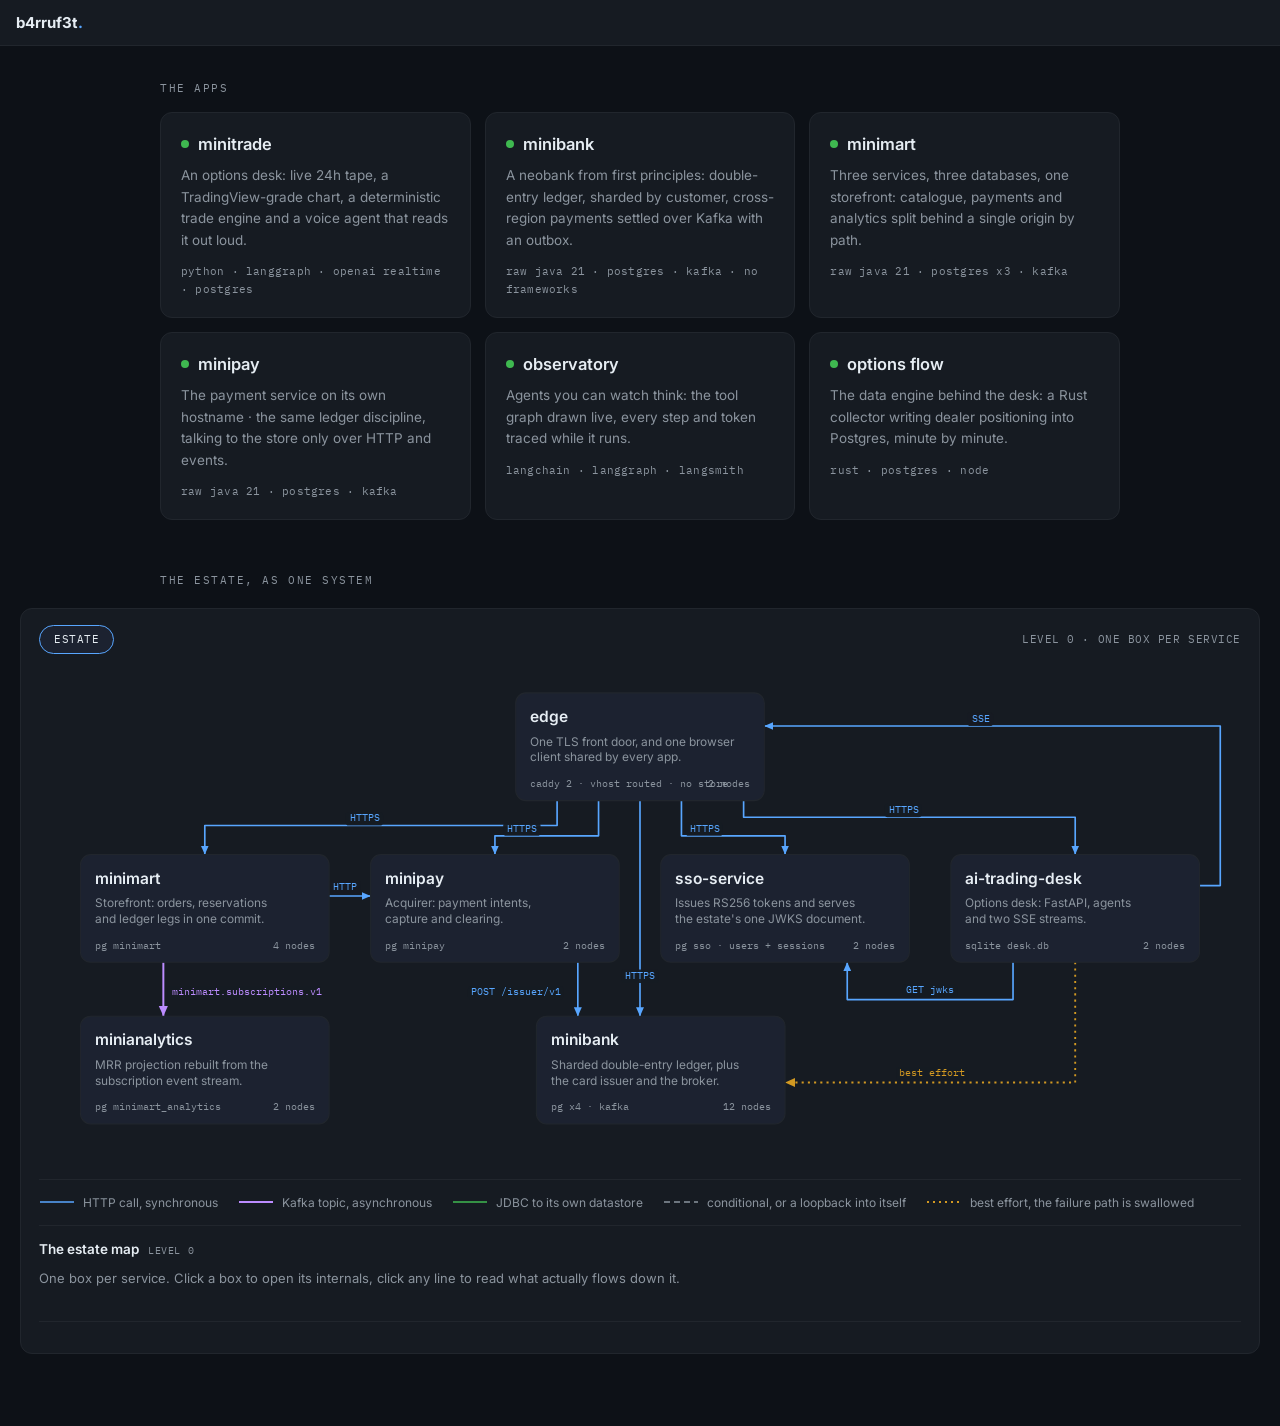
==== commit ca5acfe1: "Cut the estate map to what carries the architecture, and drop the copy Forty-four nodes was not thor" ====
--- a/web/portal/index.html
+++ b/web/portal/index.html
@@ -23,15 +23,10 @@
             background:var(--panel); border-bottom:1px solid var(--line); }
   .brand { font-weight:700; font-size:15px; }
   .brand span { color:var(--accent); }
-  .topbar a { margin-left:auto; color:var(--dim); font-size:13px; text-decoration:none; }
-  .topbar a:hover { color:var(--text); }
-
-  main { max-width:1000px; margin:0 auto; padding:64px 20px 96px; }
-  h1 { font-size:clamp(28px,4vw,44px); font-weight:700; letter-spacing:-.02em; }
-  h1 span { color:var(--accent); }
-  .lead { color:var(--dim); margin-top:14px; max-width:60ch; font-size:16px; }
-
-  .grid { display:grid; gap:14px; margin-top:44px;
+
+  main { max-width:1000px; margin:0 auto; padding:34px 20px 72px; }
+
+  .grid { display:grid; gap:14px; margin-top:14px;
           grid-template-columns:repeat(auto-fill,minmax(290px,1fr)); }
   .card { display:block; background:var(--panel); border:1px solid var(--line);
           border-radius:12px; padding:18px 20px; text-decoration:none; color:inherit;
@@ -44,9 +39,7 @@
                  color:var(--dim); letter-spacing:.02em; }
   .sec { margin-top:52px; font-family:var(--mono); font-size:11px; letter-spacing:.14em;
          text-transform:uppercase; color:var(--dim); }
-  footer { color:var(--dim); font-size:12.5px; margin-top:64px;
-           border-top:1px solid var(--line); padding-top:20px; }
-  footer a { color:var(--accent); text-decoration:none; }
+  .sec:first-child { margin-top:0; }
 
   /* ---- estate map ------------------------------------------------------- */
   .wide { position:relative; left:50%; transform:translateX(-50%);
@@ -124,7 +117,7 @@
     .esvgwrap { overflow-x:auto; }
     .esvg { width:1040px; max-width:none; }
   }
-  /* 44 nodes cannot work on a phone. Same table, rendered as a list instead. */
+  /* A node graph cannot work on a phone. Same table, rendered as a list. */
   @media (max-width:700px) {
     .wide { position:static; left:auto; transform:none; width:auto; }
     .estate { padding:0; background:none; border:0; }
@@ -136,15 +129,9 @@
 <body>
 <header class="topbar">
   <span class="brand">b4rruf3t<span>.</span></span>
-  <a href="https://github.com/igorfyago" target="_blank">GitHub ↗</a>
 </header>
 
 <main>
-  <h1>Systems I built to <span>understand them</span>.</h1>
-  <p class="lead">Each one runs for real: live data, real databases, real brokers of
-     messages. Nothing here is a mock. Open any of them and look under the hood ·
-     they are all built to be inspected.</p>
-
   <div class="sec">The apps</div>
   <div class="grid">
     <a class="card" href="https://desk.b4rruf3t.com">
@@ -187,7 +174,6 @@
 
   <div class="sec">The estate, as one system</div>
   <div class="wide">
-    <p class="enote" style="margin-top:14px">Seven services, ten boxes, 44 processes and stores. Every line is something that actually runs: an HTTP call where a caller is waiting on a decision, a Kafka topic where it is not. Click a box to open it up.</p>
     <section class="estate">
       <div class="ebar">
         <button class="pill" id="e-back" aria-pressed="true">Estate</button>
@@ -201,23 +187,10 @@
       <noscript><p class="enote">The estate map needs JavaScript. The service list below
         carries the same information.</p></noscript>
     </section>
-    <p class="enote" style="margin-top:16px"><b>Why nothing moves.</b> A map like this
-       usually animates a request travelling across it. This one does not, because it
-       would be a lie: there is no trace id anywhere in the estate that survives a service
-       boundary. The bank's x-ray works only because one ledger transaction id happens to
-       be reused verbatim on every shard, which is a property of that service, not a
-       mechanism. Until every Kafka payload carries an envelope with a trace id and every
-       cross-service call forwards a header, a journey cannot be followed across these
-       boxes, so none is drawn.</p>
   </div>
-
-  <footer>
-    Built by <a href="https://github.com/igorfyago" target="_blank">Igor Yago</a> ·
-    AI engineer. Every app above is open source and deployed from its own repo.
-  </footer>
 </main>
 
-<script type="application/json" id="estate-data">{"services":[{"id":"edge","label":"edge","what":["One TLS front door, one browser","client shared by every app."],"store":"caddy 2 · vhost routed · no store","x":40,"y":24,"w":240,"h":104,"nodes":2},{"id":"minimart","label":"minimart","what":["Storefront: orders, reservations","and ledger legs in one commit."],"store":"pg minimart","x":40,"y":190,"w":240,"h":104,"nodes":6},{"id":"minipay","label":"minipay","what":["Acquirer: payment intents,","capture and clearing."],"store":"pg minipay","x":320,"y":190,"w":240,"h":104,"nodes":2},{"id":"sso-service","label":"sso-service","what":["Issues RS256 tokens. Exactly one","service in the estate checks them."],"store":"pg sso · users + sessions","x":600,"y":190,"w":240,"h":104,"nodes":3},{"id":"external","label":"external","what":["OpenAI plus eight third-party","market data hosts, one box."],"store":"no store · third party","x":880,"y":190,"w":240,"h":104,"nodes":2},{"id":"minianalytics","label":"minianalytics","what":["MRR projection rebuilt from the","subscription event stream."],"store":"pg minimart_analytics","x":40,"y":356,"w":240,"h":104,"nodes":3},{"id":"minibank","label":"minibank","what":["Sharded double-entry ledger, plus","the card issuer and the broker."],"store":"pg x4 · redis · kafka","x":320,"y":356,"w":240,"h":104,"nodes":19},{"id":"ai-trading-desk","label":"ai-trading-desk","what":["Options desk: FastAPI, agents,","SSE streams and a voice agent."],"store":"sqlite desk.db","x":600,"y":356,"w":240,"h":104,"nodes":3},{"id":"platform","label":"platform","what":["Prometheus and Grafana. Scrapes","minibank, and nothing else."],"store":"prometheus tsdb","x":40,"y":522,"w":240,"h":104,"nodes":2},{"id":"options-flow-analytics","label":"options-flow-analytics","what":["Rust collector writing dealer","positioning, minute by minute."],"store":"pg options · foreign owned","x":600,"y":522,"w":240,"h":104,"nodes":2}],"serviceEdges":[{"id":"s1","from":"edge","to":"minimart","kind":"http","label":"HTTPS","labelAt":[108,162],"anchor":"start","route":[[100,128],[100,190]],"detail":[{"from":"caddy","to":"mart","carries":"HTTP to :8081 for mart.b4rruf3t.com."}]},{"id":"s2","from":"edge","to":"minipay","kind":"http","label":"HTTPS","labelAt":[428,168],"anchor":"start","route":[[160,128],[160,142],[420,142],[420,190]],"detail":[{"from":"caddy","to":"pay","carries":"HTTP to :8082 for pay.b4rruf3t.com."}]},{"id":"s3","from":"edge","to":"sso-service","kind":"http","label":"HTTPS","labelAt":[668,112],"anchor":"start","route":[[280,60],[660,60],[660,190]],"detail":[{"from":"caddy","to":"sso","carries":"HTTP reverse_proxy sso:8090 for auth.b4rruf3t.com."}]},{"id":"s4","from":"edge","to":"ai-trading-desk","kind":"http","label":"HTTPS","labelAt":[868,112],"anchor":"start","route":[[280,44],[860,44],[860,326],[760,326],[760,356]],"detail":[{"from":"caddy","to":"desk","carries":"HTTP to :8000 for desk.b4rruf3t.com."}]},{"id":"s5","from":"edge","to":"minibank","kind":"http","label":"HTTPS","labelAt":[300,231],"anchor":"middle","route":[[240,128],[240,172],[300,172],[300,336],[400,336],[400,356]],"detail":[{"from":"caddy","to":"api","carries":"EXISTING. HTTP to ledger :8080 for bank.b4rruf3t.com."}]},{"id":"s6","from":"ai-trading-desk","to":"edge","kind":"http","label":"SSE","labelAt":[580,246],"anchor":"middle","route":[[600,440],[580,440],[580,182],[200,182],[200,128]],"detail":[{"from":"deskbus","to":"browser","carries":"SSE text/event-stream on /api/stream/quotes and /api/stream/events. Terminates at this app's own browser tab and nowhere else."}]},{"id":"s7","from":"minimart","to":"minipay","kind":"http","label":"HTTP","labelAt":[300,214],"anchor":"middle","route":[[280,220],[320,220]],"detail":[{"from":"mart","to":"pay","carries":"HTTP: POST /v1/payment_intents with Idempotency-Key order:\u003cid\u003e, then /capture or /cancel, plus GET /v1/payment_intents/{pi} and GET /v1/list from the Reconciler. No credential is ever sent."}]},{"id":"s8","from":"minipay","to":"minimart","kind":"jdbc","label":"DDL","labelAt":[300,258],"anchor":"middle","route":[[320,264],[280,264]],"detail":[{"from":"pay","to":"martdb","carries":"JDBC ADMIN connection at boot: PayDb.ADMIN_URL defaults to the MERCHANT's database, only to run CREATE DATABASE. Dashed. Same shape for analytics -\u003e martdb."}]},{"id":"s9","from":"minimart","to":"minianalytics","kind":"kafka","label":"minimart.subscriptions.v1","labelAt":[128,322],"anchor":"start","route":[[120,294],[120,356]],"detail":[{"from":"martsubs","to":"anacons","carries":"Kafka, group analytics, enable.auto.commit=false, dedup on the event_key header."}]},{"id":"s10","from":"minianalytics","to":"minimart","kind":"jdbc","label":"DDL","labelAt":[208,345],"anchor":"start","route":[[200,356],[200,294]],"detail":[{"from":"analytics","to":"martdb","carries":"JDBC ADMIN connection, CREATE DATABASE only. Dashed."}]},{"id":"s11","from":"minipay","to":"minibank","kind":"http","label":"POST /issuer/v1","labelAt":[448,326],"anchor":"start","route":[[440,294],[440,356]],"detail":[{"from":"pay","to":"issuer","carries":"HTTP, CROSS-REPO, the four-party card model: POST /issuer/v1/authorizations, /{ref}/capture, /{ref}/void, and POST /issuer/v1/clearing. MINIBANK_ISSUER_URL. This is the single most important new edge on the map: it is the one that makes the estate an estate."}]},{"id":"s12","from":"sso-service","to":"minibank","kind":"jdbc","label":"DDL","labelAt":[570,311],"anchor":"middle","route":[[640,294],[640,316],[500,316],[500,356]],"detail":[{"from":"sso","to":"directory","carries":"JDBC ADMIN connection. SSO_ADMIN_URL points at the BANK's database and issues CREATE DATABASE. Draw red/dashed: this is a cross-boundary DDL edge, and the compose comment claims it does not exist."}]},{"id":"s14","from":"ai-trading-desk","to":"sso-service","kind":"http","label":"GET jwks","labelAt":[666,326],"anchor":"start","route":[[660,356],[660,294]],"detail":[{"from":"desk","to":"jwks","carries":"HTTPS GET /.well-known/jwks.json. The ONLY consumer of the SSO contract anywhere in the estate."}]},{"id":"s15","from":"ai-trading-desk","to":"minibank","kind":"besteffort","label":"best effort","labelAt":[556,488],"anchor":"middle","route":[[620,460],[620,492],[420,492],[420,460]],"detail":[{"from":"desk","to":"broker","carries":"HTTP: GET {BROKER_URL}/api/link?session=, then POST /api/watchlist. Every failure path returns 200 synced:false, so draw it as a best-effort edge, visually distinct from the money edges."}]},{"id":"s16","from":"ai-trading-desk","to":"options-flow-analytics","kind":"jdbc","label":"SELECT","labelAt":[688,496],"anchor":"start","route":[[680,460],[680,522]],"detail":[{"from":"desk","to":"gexpg","carries":"DIRECT SQL against another repo's table (SELECT ... FROM gex_dex_snapshots). Hardcoded column names. The boundary-violating edge of the desk, exactly as sso-\u003edirectory is for SSO."}]},{"id":"s18","from":"ai-trading-desk","to":"external","kind":"https","label":"HTTPS","labelAt":[844,372],"anchor":"start","route":[[840,380],[868,380],[868,282],[880,282]],"detail":[{"from":"desk","to":"openai","carries":"HTTPS: realtime client_secrets and calls/{id}/accept."},{"from":"desk","to":"ext_mkt","carries":"HTTPS: Alpaca, Yahoo chart, Yahoo RSS, CBOE, apewisdom, x.ai Grok, twitter oEmbed."}]},{"id":"s19","from":"external","to":"ai-trading-desk","kind":"https","label":"webhook","labelAt":[858,318],"anchor":"start","route":[[880,262],[852,262],[852,404],[840,404]],"detail":[{"from":"openai","to":"desk","carries":"INBOUND webhook POST /webhook/openai, HMAC-verified. The estate's only inbound third-party edge, plus POST /webhook/tradingview on a shared token."}]},{"id":"s20","from":"minibank","to":"external","kind":"https","label":"HTTPS","labelAt":[492,600],"anchor":"start","route":[[480,460],[480,660],[1000,660],[1000,294]],"detail":[{"from":"pricefeed","to":"ext_mkt","carries":"HTTPS: CoinGecko simple/price + market_chart, Yahoo v8 chart. Hardcoded, no env var."},{"from":"fx","to":"ext_mkt","carries":"HTTPS GET api.frankfurter.dev/v1/latest."},{"from":"rita","to":"openai","carries":"HTTPS POST /v1/chat/completions, key OPENAI_API_KEY."}]},{"id":"s21","from":"platform","to":"minibank","kind":"http","label":"GET /metrics","labelAt":[288,552],"anchor":"start","route":[[280,560],[360,560],[360,460]],"detail":[{"from":"prometheus","to":"api","carries":"EXISTING. Scrape GET /metrics. Note on the map that mart, pay, analytics, sso and desk expose NO /metrics, so the scrape fan-out is one edge, not six."}]}],"nodes":[{"id":"browser","service":"edge","label":"Browser","represents":"EXISTING. The PWA. Now shared across the estate: same client hits bank, mart, pay, desk, auth vhosts."},{"id":"caddy","service":"edge","label":"Caddy 2","represents":"EXISTING. One TLS front door, vhost-routed: bank./mart./pay./desk./auth./gex./obs.b4rruf3t.com. The only node every service touches."},{"id":"sso","service":"sso-service","label":"SSO :8090","represents":"dev.b4rruf3t.sso.Main, own JVM, own Dockerfile. Routes /v1/users, /v1/tokens, /v1/tokens/refresh|revoke, /v1/users/me, /.well-known/jwks.json."},{"id":"ssodb","service":"sso-service","label":"pg sso","represents":"Database `sso` on the shared minibank-control Postgres server. Tables users + sessions only. Flyway classpath:db/migration."},{"id":"jwks","service":"sso-service","label":"JWKS","represents":"GET /.well-known/jwks.json, single RS256 key, kid=sso-\u003c6 bytes of modulus\u003e. The only estate-wide contract surface, and it currently has ZERO in-repo consumers."},{"id":"api","service":"minibank","label":"API + Router","represents":"EXISTING. ledger JVM HTTP server, 25 contexts, virtual thread per request, token bucket."},{"id":"directory","service":"minibank","label":"Directory","represents":"EXISTING. minibank_directory on pg-control. NOTE: also the physical home of the issuer's card_instruments/card_authorizations tables."},{"id":"issuer","service":"minibank","label":"Issuer","represents":"NEW. /issuer/v1/instruments|authorizations|clearing. A package in the ledger JVM, not a process. Its writes go to the DIRECTORY database via a method named openForRead()."},{"id":"shard0","service":"minibank","label":"eu · PostgreSQL","represents":"EXISTING. MINIBANK_SHARD0_URL, region eu, ledger + outbox tables."},{"id":"shard1","service":"minibank","label":"uk · PostgreSQL","represents":"EXISTING. MINIBANK_SHARD1_URL, region uk, ledger + outbox tables."},{"id":"intransit","service":"minibank","label":"in flight","represents":"EXISTING. State pill, not a process: the in_transit clearing account. A balance the money sits in, never a hop it travels through."},{"id":"kafka","service":"minibank","label":"topic payments","represents":"EXISTING. The payments topic on the minibank broker. The topic, not the broker: the bank's own flow map depends on that distinction."},{"id":"korders","service":"minibank","label":"topic orders","represents":"NEW. Kafka topic `orders` on the same broker. Produced by the broker process, consumed by the ledger (group broker-settlement)."},{"id":"ksettle","service":"minibank","label":"topic settlements","represents":"NEW. Kafka topic `settlements`. Produced by the ledger (trade.settled/trade.rejected), consumed ONLY by the broker process, so it is the one topic that goes dark if the broker Deployment is absent."},{"id":"applier","service":"minibank","label":"Applier","represents":"EXISTING. Consumer group shard-applier."},{"id":"notif","service":"minibank","label":"Notifications","represents":"EXISTING. Consumer group notifications + minibank_notifications DB."},{"id":"settle","service":"minibank","label":"Settlement","represents":"NEW. Consumer group broker-settlement inside the ledger JVM; Settlement.handle -\u003e Products.settleFill."},{"id":"broker","service":"minibank","label":"Broker :8091","represents":"NEW. dev.minibank.broker.BrokerService. Separate k8s Deployment, SAME image, different command. Own HTTP (/health, /api/link, /api/watchlist)."},{"id":"brokerdb","service":"minibank","label":"minibank_broker","represents":"NEW. Fifth database, on pg-control, opened only by dev.minibank.broker classes. Has its own outbox table relayed by the shared OutboxRelay."},{"id":"brokercons","service":"minibank","label":"broker-orders","represents":"NEW. Consumer group broker-orders inside the broker process, reading `settlements`, calling markSettled/compensate."},{"id":"redis","service":"minibank","label":"Redis","represents":"EXISTING."},{"id":"fx","service":"minibank","label":"FX :8090","represents":"EXISTING. Conditionally the same JVM: embedded when FX_URL is unset, in which case this edge is a loopback the map should render dashed."},{"id":"pricefeed","service":"minibank","label":"PriceFeed","represents":"EXISTING."},{"id":"rita","service":"minibank","label":"Rita","represents":"EXISTING support agent."},{"id":"mart","service":"minimart","label":"Mart :8081","represents":"NEW. dev.minimart MartApi. Merchant. 16 HTTP contexts incl. /api/checkout, /api/reconcile."},{"id":"martdb","service":"minimart","label":"pg minimart","represents":"NEW. Database `minimart` on the minimart Postgres (host 5436). Owns ledger, orders, reservations, outbox, handled_events."},{"id":"martrelay","service":"minimart","label":"OutboxRelay","represents":"NEW. The only KafkaProducer in the minimart repo. Bound to Db.open() i.e. the merchant DB only. Off entirely when MINIMART_KAFKA is blank."},{"id":"martorders","service":"minimart","label":"minimart.orders.v1","represents":"NEW. Topic. Its only consumer is Replenishment, inside the same service, so this is a service talking to itself over Kafka."},{"id":"martsubs","service":"minimart","label":"minimart.subscriptions.v1","represents":"NEW. Topic. The one genuinely cross-service topic in the minimart repo."},{"id":"replen","service":"minimart","label":"replenishment","represents":"NEW. Consumer group `replenishment`, writes back into martdb."},{"id":"pay","service":"minipay","label":"Pay :8082","represents":"NEW. dev.minipay PayApi. Acquirer/PSP. 9 contexts. Writes unauthenticated by default (Enforcement.on() false when unset)."},{"id":"paydb","service":"minipay","label":"pg minipay","represents":"NEW. Database `minipay`. Contains a fully-migrated outbox table that NO code reads or writes."},{"id":"analytics","service":"minianalytics","label":"Analytics :8083","represents":"NEW. dev.minianalytics AnalyticsApi. /api/analytics/mrr|movements|waterfall|health."},{"id":"anadb","service":"minianalytics","label":"pg minimart_analytics","represents":"NEW. Database `minimart_analytics`. Projection + its own handled_events."},{"id":"anacons","service":"minianalytics","label":"analytics group","represents":"NEW. Consumer group `analytics` on minimart.subscriptions.v1, manual commitSync, dedup on the event_key header."},{"id":"desk","service":"ai-trading-desk","label":"Desk :8000","represents":"NEW. FastAPI web.server:app, one uvicorn process, 25 routes + 2 SSE streams."},{"id":"deskdb","service":"ai-trading-desk","label":"desk.db","represents":"NEW. SQLite on a docker volume. Schema is re-executed on EVERY connection open, in the request path."},{"id":"deskbus","service":"ai-trading-desk","label":"in-process bus","represents":"NEW, and it never leaves the desk process: common/bus.py is a per-process asyncio queue fanout, not estate infrastructure. Events published while the server is down are silently dropped."},{"id":"gexpg","service":"options-flow-analytics","label":"pg options","represents":"NEW, foreign-owned. Table gex_dex_snapshots, written by the Rust collector. The desk SELECTs from it directly with the collector's own connection string."},{"id":"gexapi","service":"options-flow-analytics","label":"gex-api","represents":"NEW. The HTTP alternative that already runs in the same compose file and that the desk does not call. Available, not called."},{"id":"prometheus","service":"platform","label":"Prometheus","represents":"EXISTING. Scrapes minibank /metrics only today."},{"id":"grafana","service":"platform","label":"Grafana","represents":"EXISTING."},{"id":"openai","service":"external","label":"OpenAI","represents":"NEW. api.openai.com. Two independent callers: Rita (chat/completions) and the desk (realtime client_secrets + calls accept)."},{"id":"ext_mkt","service":"external","label":"market data","represents":"NEW, COLLAPSED. One node standing for CoinGecko, Yahoo chart, Yahoo RSS, CBOE, Alpaca, apewisdom, x.ai, Frankfurter. Eight boxes of third-party HTTP, collapsed into one."}],"edges":[{"from":"browser","to":"caddy","carries":"HTTPS. EXISTING edge, unchanged.","kind":"http"},{"from":"caddy","to":"sso","carries":"HTTP reverse_proxy sso:8090 for auth.b4rruf3t.com.","kind":"http"},{"from":"caddy","to":"api","carries":"EXISTING. HTTP to ledger :8080 for bank.b4rruf3t.com.","kind":"http"},{"from":"caddy","to":"mart","carries":"HTTP to :8081 for mart.b4rruf3t.com.","kind":"http"},{"from":"caddy","to":"pay","carries":"HTTP to :8082 for pay.b4rruf3t.com.","kind":"http"},{"from":"caddy","to":"desk","carries":"HTTP to :8000 for desk.b4rruf3t.com.","kind":"http"},{"from":"sso","to":"ssodb","carries":"JDBC, one connection per call, no pool. INSERT/SELECT on users + sessions, all auto-commit.","kind":"jdbc"},{"from":"sso","to":"jwks","carries":"Serves the RS256 public key document. Internal, drawn to make the dead contract visible.","kind":"http"},{"from":"sso","to":"directory","carries":"JDBC ADMIN connection. SSO_ADMIN_URL points at the BANK's database and issues CREATE DATABASE. A cross-boundary DDL edge, and the compose comment claims it does not exist.","kind":"jdbc"},{"from":"desk","to":"jwks","carries":"HTTPS GET /.well-known/jwks.json. The ONLY consumer of the SSO contract anywhere in the estate.","kind":"http"},{"from":"api","to":"directory","carries":"EXISTING. JDBC, customer -\u003e region lookup.","kind":"jdbc"},{"from":"api","to":"issuer","carries":"In-process call from /issuer/v1/* routes. Same JVM.","kind":"http"},{"from":"issuer","to":"directory","carries":"JDBC WRITES (INSERT/UPDATE on card_instruments, card_authorizations) against the directory database, through openForRead(). These are writes, not reads.","kind":"jdbc"},{"from":"api","to":"shard0","carries":"EXISTING. JDBC, the eu ledger transaction.","kind":"jdbc"},{"from":"api","to":"shard1","carries":"EXISTING. JDBC, the uk ledger transaction.","kind":"jdbc"},{"from":"api","to":"notif","carries":"JDBC DIRECT READ of minibank_notifications from HttpApi. Contradicts the in-code claim that Kafka is the only connection. The bank's own map does not admit this edge exists.","kind":"jdbc"},{"from":"shard0","to":"kafka","carries":"EXISTING. OutboxRelay send: payment.completed, transfer.departed, transfer.bounced, trade.executed, mortgage.approved.","kind":"kafka"},{"from":"shard1","to":"kafka","carries":"EXISTING. Same, uk relay.","kind":"kafka"},{"from":"kafka","to":"applier","carries":"EXISTING. Consumer group shard-applier.","kind":"kafka"},{"from":"kafka","to":"notif","carries":"EXISTING. Consumer group notifications.","kind":"kafka"},{"from":"applier","to":"shard0","carries":"EXISTING. arrive/refund local commit.","kind":"jdbc"},{"from":"applier","to":"shard1","carries":"EXISTING.","kind":"jdbc"},{"from":"shard0","to":"ksettle","carries":"Kafka: trade.settled / trade.rejected via the eu outbox relay.","kind":"kafka"},{"from":"shard1","to":"ksettle","carries":"Kafka: same, uk.","kind":"kafka"},{"from":"ksettle","to":"brokercons","carries":"Kafka, consumer group broker-orders. If the broker Deployment is absent this edge is the one that silently backs up and every rejected fill's compensation never runs.","kind":"kafka"},{"from":"brokercons","to":"brokerdb","carries":"JDBC. markSettled / compensate.","kind":"jdbc"},{"from":"broker","to":"brokerdb","carries":"JDBC. Order + fill rows and the broker outbox, one commit.","kind":"jdbc"},{"from":"brokerdb","to":"korders","carries":"Kafka via the SHARED OutboxRelay class pointed at BrokerDb::open. order.filled.","kind":"kafka"},{"from":"korders","to":"settle","carries":"Kafka, consumer group broker-settlement, inside the ledger JVM.","kind":"kafka"},{"from":"settle","to":"shard0","carries":"JDBC. settleFill: cash + asset legs and the settlements outbox row in one commit.","kind":"jdbc"},{"from":"settle","to":"shard1","carries":"JDBC. Same, uk.","kind":"jdbc"},{"from":"api","to":"redis","carries":"EXISTING. Read-through cache, fails open.","kind":"jdbc"},{"from":"api","to":"fx","carries":"EXISTING. HTTP GET /rate, 500ms timeout. Dashed when FX_URL is unset (same JVM over loopback).","kind":"conditional"},{"from":"api","to":"pricefeed","carries":"EXISTING. In-process mark refresh.","kind":"http"},{"from":"pricefeed","to":"ext_mkt","carries":"HTTPS: CoinGecko simple/price + market_chart, Yahoo v8 chart. Hardcoded, no env var.","kind":"https"},{"from":"fx","to":"ext_mkt","carries":"HTTPS GET api.frankfurter.dev/v1/latest.","kind":"https"},{"from":"api","to":"rita","carries":"EXISTING. /api/support.","kind":"http"},{"from":"rita","to":"openai","carries":"HTTPS POST /v1/chat/completions, key OPENAI_API_KEY.","kind":"https"},{"from":"mart","to":"martdb","carries":"JDBC. Orders.submit: ledger legs + orders + reservations + outbox row, ONE commit.","kind":"jdbc"},{"from":"martdb","to":"martrelay","carries":"Polling read of unpublished outbox rows.","kind":"http"},{"from":"martrelay","to":"martorders","carries":"Kafka produce, acks=all, idempotence, event_key header.","kind":"kafka"},{"from":"martrelay","to":"martsubs","carries":"Kafka produce, same relay, different topic column.","kind":"kafka"},{"from":"martorders","to":"replen","carries":"Kafka, group replenishment. Honestly: the same service, back to itself.","kind":"kafka"},{"from":"replen","to":"martdb","carries":"JDBC. receiveStock write.","kind":"jdbc"},{"from":"martsubs","to":"anacons","carries":"Kafka, group analytics, enable.auto.commit=false, dedup on the event_key header.","kind":"kafka"},{"from":"anacons","to":"anadb","carries":"JDBC. Projection movement + handled_events claim in the same transaction.","kind":"jdbc"},{"from":"analytics","to":"anadb","carries":"JDBC read for MRR / movements / waterfall / health.","kind":"jdbc"},{"from":"mart","to":"pay","carries":"HTTP: POST /v1/payment_intents with Idempotency-Key order:\u003cid\u003e, then /capture or /cancel, plus GET /v1/payment_intents/{pi} and GET /v1/list from the Reconciler. No credential is ever sent.","kind":"http"},{"from":"pay","to":"paydb","carries":"JDBC. Intents, customers, payment methods, clearing, settlements.","kind":"jdbc"},{"from":"pay","to":"martdb","carries":"JDBC ADMIN connection at boot: PayDb.ADMIN_URL defaults to the MERCHANT's database, only to run CREATE DATABASE. Dashed. Same shape for analytics -\u003e martdb.","kind":"jdbc"},{"from":"analytics","to":"martdb","carries":"JDBC ADMIN connection, CREATE DATABASE only. Dashed.","kind":"jdbc"},{"from":"pay","to":"issuer","carries":"HTTP, CROSS-REPO, the four-party card model: POST /issuer/v1/authorizations, /{ref}/capture, /{ref}/void, and POST /issuer/v1/clearing. MINIBANK_ISSUER_URL. This is the single most important new edge on the map: it is the one that makes the estate an estate.","kind":"http"},{"from":"desk","to":"broker","carries":"HTTP: GET {BROKER_URL}/api/link?session=, then POST /api/watchlist. Every failure path returns 200 synced:false, so this is a best-effort edge, and nothing like the money edges.","kind":"besteffort"},{"from":"desk","to":"deskdb","carries":"SQLite write: trades, chat_log, ta_signals, callbacks, appointments, quotes.","kind":"jdbc"},{"from":"deskdb","to":"deskbus","carries":"NOT a real edge in the durable sense. Emit happens AFTER conn.commit(), outside any transaction, dropped if no loop is running. Not durable, and local to one process.","kind":"besteffort"},{"from":"deskbus","to":"browser","carries":"SSE text/event-stream on /api/stream/quotes and /api/stream/events. Terminates at this app's own browser tab and nowhere else.","kind":"http"},{"from":"desk","to":"gexpg","carries":"DIRECT SQL against another repo's table (SELECT ... FROM gex_dex_snapshots). Hardcoded column names. The boundary-violating edge of the desk, exactly as sso-\u003edirectory is for SSO.","kind":"jdbc"},{"from":"gexapi","to":"gexpg","carries":"The owner-sanctioned HTTP read path, running and unused. The desk bypasses it and reads the table directly.","kind":"jdbc"},{"from":"desk","to":"openai","carries":"HTTPS: realtime client_secrets and calls/{id}/accept.","kind":"https"},{"from":"desk","to":"ext_mkt","carries":"HTTPS: Alpaca, Yahoo chart, Yahoo RSS, CBOE, apewisdom, x.ai Grok, twitter oEmbed.","kind":"https"},{"from":"openai","to":"desk","carries":"INBOUND webhook POST /webhook/openai, HMAC-verified. The estate's only inbound third-party edge, plus POST /webhook/tradingview on a shared token.","kind":"https"},{"from":"prometheus","to":"api","carries":"EXISTING. Scrape GET /metrics. Note on the map that mart, pay, analytics, sso and desk expose NO /metrics, so the scrape fan-out is one edge, not six.","kind":"http"},{"from":"prometheus","to":"grafana","carries":"EXISTING.","kind":"http"}]}</script>
+<script type="application/json" id="estate-data">{"services":[{"id":"edge","label":"edge","what":["One TLS front door, and one browser","client shared by every app."],"store":"caddy 2 · vhost routed · no store","x":460,"y":24,"w":240,"h":104,"nodes":2},{"id":"minimart","label":"minimart","what":["Storefront: orders, reservations","and ledger legs in one commit."],"store":"pg minimart","x":40,"y":180,"w":240,"h":104,"nodes":4},{"id":"minipay","label":"minipay","what":["Acquirer: payment intents,","capture and clearing."],"store":"pg minipay","x":320,"y":180,"w":240,"h":104,"nodes":2},{"id":"sso-service","label":"sso-service","what":["Issues RS256 tokens and serves","the estate's one JWKS document."],"store":"pg sso · users + sessions","x":600,"y":180,"w":240,"h":104,"nodes":2},{"id":"ai-trading-desk","label":"ai-trading-desk","what":["Options desk: FastAPI, agents","and two SSE streams."],"store":"sqlite desk.db","x":880,"y":180,"w":240,"h":104,"nodes":2},{"id":"minianalytics","label":"minianalytics","what":["MRR projection rebuilt from the","subscription event stream."],"store":"pg minimart_analytics","x":40,"y":336,"w":240,"h":104,"nodes":2},{"id":"minibank","label":"minibank","what":["Sharded double-entry ledger, plus","the card issuer and the broker."],"store":"pg x4 · kafka","x":480,"y":336,"w":240,"h":104,"nodes":12}],"serviceEdges":[{"id":"s1","from":"edge","to":"minimart","kind":"http","label":"HTTPS","labelAt":[300,148],"anchor":"start","route":[[500,128],[500,152],[160,152],[160,180]],"detail":[{"from":"caddy","to":"mart","carries":"HTTP to :8081 for mart.b4rruf3t.com."}]},{"id":"s2","from":"edge","to":"minipay","kind":"http","label":"HTTPS","labelAt":[452,158],"anchor":"start","route":[[540,128],[540,162],[440,162],[440,180]],"detail":[{"from":"caddy","to":"pay","carries":"HTTP to :8082 for pay.b4rruf3t.com."}]},{"id":"s3","from":"edge","to":"sso-service","kind":"http","label":"HTTPS","labelAt":[628,158],"anchor":"start","route":[[620,128],[620,162],[720,162],[720,180]],"detail":[{"from":"caddy","to":"sso","carries":"HTTP reverse_proxy sso:8090 for auth.b4rruf3t.com."}]},{"id":"s4","from":"edge","to":"ai-trading-desk","kind":"http","label":"HTTPS","labelAt":[820,140],"anchor":"start","route":[[680,128],[680,144],[1000,144],[1000,180]],"detail":[{"from":"caddy","to":"desk","carries":"HTTP to :8000 for desk.b4rruf3t.com."}]},{"id":"s5","from":"edge","to":"minibank","kind":"http","label":"HTTPS","labelAt":[580,300],"anchor":"middle","route":[[580,128],[580,336]],"detail":[{"from":"caddy","to":"api","carries":"HTTP to the ledger on :8080 for bank.b4rruf3t.com."}]},{"id":"s6","from":"ai-trading-desk","to":"edge","kind":"http","label":"SSE","labelAt":[900,52],"anchor":"start","route":[[1120,210],[1140,210],[1140,56],[700,56]],"detail":[{"from":"desk","to":"browser","carries":"SSE text/event-stream on /api/stream/quotes and /api/stream/events, back to this app's own browser tab."}]},{"id":"s7","from":"minimart","to":"minipay","kind":"http","label":"HTTP","labelAt":[284,214],"anchor":"start","route":[[280,220],[320,220]],"detail":[{"from":"mart","to":"pay","carries":"POST /v1/payment_intents with Idempotency-Key order:(id), then /capture or /cancel, plus GET /v1/payment_intents/{pi} and GET /v1/list from the Reconciler. No credential is ever sent."}]},{"id":"s9","from":"minimart","to":"minianalytics","kind":"kafka","label":"minimart.subscriptions.v1","labelAt":[128,316],"anchor":"start","route":[[120,284],[120,336]],"detail":[{"from":"martsubs","to":"analytics","carries":"Kafka, consumer group analytics, enable.auto.commit=false, dedup on the event_key header."}]},{"id":"s11","from":"minipay","to":"minibank","kind":"http","label":"POST /issuer/v1","labelAt":[460,316],"anchor":"middle","route":[[520,284],[520,336]],"detail":[{"from":"pay","to":"api","carries":"The four-party card model, across two repos: POST /issuer/v1/authorizations, /{ref}/capture, /{ref}/void and POST /issuer/v1/clearing, at MINIBANK_ISSUER_URL. This is the edge that makes the estate an estate."}]},{"id":"s14","from":"ai-trading-desk","to":"sso-service","kind":"http","label":"GET jwks","labelAt":[860,314],"anchor":"middle","route":[[940,284],[940,320],[780,320],[780,284]],"detail":[{"from":"desk","to":"sso","carries":"HTTPS GET /.well-known/jwks.json, the single RS256 key the desk verifies tokens against."}]},{"id":"s15","from":"ai-trading-desk","to":"minibank","kind":"besteffort","label":"best effort","labelAt":[862,394],"anchor":"middle","route":[[1000,284],[1000,400],[720,400]],"detail":[{"from":"desk","to":"broker","carries":"GET {BROKER_URL}/api/link?session= then POST /api/watchlist. Every failure path returns 200 synced:false, so it is drawn as best effort and not as a money edge."}]}],"nodes":[{"id":"browser","service":"edge","label":"Browser","represents":"EXISTING. The PWA, and now one client for the whole estate: the same browser hits the bank, mart, pay, desk and auth vhosts."},{"id":"caddy","service":"edge","label":"Caddy 2","represents":"EXISTING. One TLS front door, vhost-routed: bank./mart./pay./desk./auth.b4rruf3t.com. The only node every service touches."},{"id":"sso","service":"sso-service","label":"SSO :8090","represents":"dev.b4rruf3t.sso.Main. Own JVM, own Dockerfile, own vhost. Routes /v1/users, /v1/tokens, /v1/tokens/refresh|revoke, /v1/users/me and /.well-known/jwks.json, the estate-wide RS256 key document."},{"id":"ssodb","service":"sso-service","label":"pg sso","represents":"Database sso on the shared control Postgres. Tables users + sessions. Flyway classpath:db/migration."},{"id":"mart","service":"minimart","label":"Mart :8081","represents":"NEW. dev.minimart MartApi, the merchant. 16 HTTP contexts including /api/checkout and /api/reconcile."},{"id":"martdb","service":"minimart","label":"pg minimart","represents":"NEW. Database minimart on the minimart Postgres (host 5436). Owns ledger, orders, reservations, outbox and handled_events, and Orders.submit writes all of them in ONE commit."},{"id":"martrelay","service":"minimart","label":"OutboxRelay","represents":"NEW. The only KafkaProducer in the minimart repo, bound to the merchant database. Polls unpublished outbox rows and produces them with acks=all, idempotence and an event_key header."},{"id":"martsubs","service":"minimart","label":"minimart.subscriptions.v1","represents":"NEW. The cross-service topic: the whole MRR projection in minianalytics is rebuilt from it."},{"id":"pay","service":"minipay","label":"Pay :8082","represents":"NEW. dev.minipay PayApi, the acquirer. 9 HTTP contexts: payment intents, capture, cancel, clearing and the reconciliation list."},{"id":"paydb","service":"minipay","label":"pg minipay","represents":"NEW. Database minipay: intents, customers, payment methods, clearing and settlements."},{"id":"analytics","service":"minianalytics","label":"Analytics :8083","represents":"NEW. dev.minianalytics AnalyticsApi. Serves /api/analytics/mrr|movements|waterfall|health, and runs consumer group analytics on minimart.subscriptions.v1 in the same JVM: manual commitSync, dedup on the event_key header."},{"id":"anadb","service":"minianalytics","label":"pg minimart_analytics","represents":"NEW. Database minimart_analytics. The projection movement and its own handled_events claim land in the same transaction."},{"id":"desk","service":"ai-trading-desk","label":"Desk :8000","represents":"NEW. FastAPI web.server:app, one uvicorn process, 25 routes plus two SSE streams."},{"id":"deskdb","service":"ai-trading-desk","label":"desk.db","represents":"NEW. SQLite on a docker volume: trades, chat_log, ta_signals, callbacks, appointments and quotes."},{"id":"api","service":"minibank","label":"API + Router + Issuer","represents":"EXISTING. The ledger JVM HTTP server: 25 contexts, virtual thread per request, token bucket. It also serves /issuer/v1/instruments|authorizations|clearing, the card-issuer routes minipay calls, from the same process."},{"id":"directory","service":"minibank","label":"Directory","represents":"EXISTING. minibank_directory on pg-control: the customer to region lookup every request starts with, and the physical home of the issuer card_instruments and card_authorizations tables."},{"id":"shard0","service":"minibank","label":"eu · PostgreSQL","represents":"EXISTING. MINIBANK_SHARD0_URL, region eu. Ledger plus outbox tables."},{"id":"shard1","service":"minibank","label":"uk · PostgreSQL","represents":"EXISTING. MINIBANK_SHARD1_URL, region uk. Ledger plus outbox tables."},{"id":"kafka","service":"minibank","label":"topic payments","represents":"EXISTING. The payments topic on the minibank broker. The topic, not the broker: the flow map depends on that distinction. Carries payment.completed, transfer.departed, transfer.bounced, trade.executed and mortgage.approved."},{"id":"applier","service":"minibank","label":"Applier","represents":"EXISTING. Consumer group shard-applier: reads payments and commits the arrive and refund legs on the destination shard."},{"id":"notif","service":"minibank","label":"Notifications","represents":"EXISTING. Consumer group notifications, with its own minibank_notifications database."},{"id":"ksettle","service":"minibank","label":"topic settlements","represents":"NEW. Kafka topic settlements, produced by both shard outbox relays as trade.settled and trade.rejected, consumed by the broker process."},{"id":"broker","service":"minibank","label":"Broker :8091","represents":"NEW. dev.minibank.broker.BrokerService: its own k8s Deployment, same image, different command, own HTTP surface (/health, /api/link, /api/watchlist). It also runs consumer group broker-orders on settlements, calling markSettled and compensate."},{"id":"brokerdb","service":"minibank","label":"minibank_broker","represents":"NEW. The fifth database, on pg-control, opened only by dev.minibank.broker classes. Order and fill rows plus its own outbox table, relayed by the shared OutboxRelay."},{"id":"korders","service":"minibank","label":"topic orders","represents":"NEW. Kafka topic orders, produced from the broker outbox as order.filled and consumed by the ledger."},{"id":"settle","service":"minibank","label":"Settlement","represents":"NEW. Consumer group broker-settlement inside the ledger JVM. Settlement.handle calls Products.settleFill, which writes the cash leg, the asset leg and the settlements outbox row in one commit."}],"edges":[{"from":"browser","to":"caddy","kind":"http","carries":"HTTPS. Every app in the estate is reached through this one hop."},{"from":"sso","to":"ssodb","kind":"jdbc","carries":"JDBC, one connection per call, no pool. INSERT and SELECT on users + sessions, all auto-commit."},{"from":"mart","to":"martdb","kind":"jdbc","carries":"JDBC. Orders.submit: ledger legs, orders, reservations and the outbox row, ONE commit."},{"from":"martdb","to":"martrelay","kind":"jdbc","carries":"Polling read of unpublished outbox rows, marked published only after the produce is acknowledged."},{"from":"martrelay","to":"martsubs","kind":"kafka","carries":"Kafka produce, acks=all, idempotence, event_key header."},{"from":"pay","to":"paydb","kind":"jdbc","carries":"JDBC. Intents, customers, payment methods, clearing and settlements."},{"from":"analytics","to":"anadb","kind":"jdbc","carries":"JDBC. The projection movement and the handled_events claim in one transaction on the way in, and the MRR, movements, waterfall and health reads on the way out."},{"from":"desk","to":"deskdb","kind":"jdbc","carries":"SQLite write: trades, chat_log, ta_signals, callbacks, appointments and quotes."},{"from":"api","to":"directory","kind":"jdbc","carries":"EXISTING. JDBC, the customer to region lookup, plus the issuer INSERT and UPDATE on card_instruments and card_authorizations."},{"from":"api","to":"shard0","kind":"jdbc","carries":"EXISTING. JDBC, the eu ledger transaction."},{"from":"api","to":"shard1","kind":"jdbc","carries":"EXISTING. JDBC, the uk ledger transaction."},{"from":"shard0","to":"kafka","kind":"kafka","carries":"EXISTING. OutboxRelay send from the eu shard."},{"from":"shard1","to":"kafka","kind":"kafka","carries":"EXISTING. Same relay, uk shard."},{"from":"kafka","to":"applier","kind":"kafka","carries":"EXISTING. Consumer group shard-applier."},{"from":"kafka","to":"notif","kind":"kafka","carries":"EXISTING. Consumer group notifications."},{"from":"applier","to":"shard0","kind":"jdbc","carries":"EXISTING. The arrive or refund leg, committed locally on eu."},{"from":"applier","to":"shard1","kind":"jdbc","carries":"EXISTING. Same, uk."},{"from":"shard0","to":"ksettle","kind":"kafka","carries":"Kafka: trade.settled and trade.rejected via the eu outbox relay."},{"from":"shard1","to":"ksettle","kind":"kafka","carries":"Kafka: same, uk."},{"from":"ksettle","to":"broker","kind":"kafka","carries":"Kafka, consumer group broker-orders inside the broker process, calling markSettled or compensate."},{"from":"broker","to":"brokerdb","kind":"jdbc","carries":"JDBC. Order and fill rows and the broker outbox, one commit."},{"from":"brokerdb","to":"korders","kind":"kafka","carries":"Kafka via the shared OutboxRelay pointed at BrokerDb::open. order.filled."},{"from":"korders","to":"settle","kind":"kafka","carries":"Kafka, consumer group broker-settlement, inside the ledger JVM."},{"from":"settle","to":"shard0","kind":"jdbc","carries":"JDBC. settleFill: cash leg, asset leg and the settlements outbox row in one commit."},{"from":"settle","to":"shard1","kind":"jdbc","carries":"JDBC. Same, uk."}]}</script>
 <script>
 (function () {
   var raw = document.getElementById('estate-data');
@@ -249,8 +222,8 @@
             : '<path d="M0 1 L9 5 L0 9 z" fill="' + color + '"/>') + '</marker>';
   }
   var DEFS = '<defs>' + marker('a-acc','var(--accent)') + marker('a-vio','var(--violet)') +
-    marker('a-grn','var(--green)') + marker('a-dim','var(--dim)') + marker('a-amb','var(--amber)') +
-    marker('a-red','var(--red)') + marker('a-gho','var(--dim)', true) + '</defs>';
+    marker('a-grn','var(--green)') + marker('a-dim','var(--dim)') +
+    marker('a-amb','var(--amber)') + '</defs>';
 
   /* ---- level 0 ---------------------------------------------------------- */
   function label(txt, x, y, anchor, k) {
@@ -286,8 +259,8 @@
     return s;
   }
   function renderEstate() {
-    var s = '<svg class="esvg" viewBox="0 0 1160 700" role="img" ' +
-      'aria-label="Estate architecture map, ten services">' + DEFS;
+    var s = '<svg class="esvg" viewBox="0 0 1160 480" role="img" ' +
+      'aria-label="Estate architecture map, seven services">' + DEFS;
     D.serviceEdges.forEach(function (e) { s += svcEdge(e); });
     D.services.forEach(function (v) { s += svcBox(v); });
     return s + '</svg>';
@@ -312,64 +285,55 @@
      text size, one visual weight across all ten. */
   var NH = 48, DW = 1240;
   var LAY = {
-    edge: { h:250, n:{
-      browser:{x:490,y:54,w:260}, caddy:{x:470,y:150,w:300} } },
-
-    'sso-service': { h:270, n:{
-      sso:{x:500,y:54,w:240}, ssodb:{x:330,y:160,w:250}, jwks:{x:630,y:160,w:280} } },
-
-    minipay: { h:250, n:{
-      pay:{x:500,y:54,w:240}, paydb:{x:480,y:160,w:280} } },
-
-    external: { h:150, n:{
-      openai:{x:350,y:54,w:240}, ext_mkt:{x:650,y:54,w:260} } },
-
-    platform: { h:250, n:{
-      prometheus:{x:480,y:54,w:280}, grafana:{x:500,y:160,w:240} } },
-
-    'options-flow-analytics': { h:250, n:{
-      gexapi:{x:500,y:54,w:240}, gexpg:{x:490,y:160,w:260} } },
-
-    minianalytics: { h:280, n:{
-      anacons:{x:280,y:54,w:260}, analytics:{x:640,y:54,w:260}, anadb:{x:460,y:170,w:280} } },
-
-    'ai-trading-desk': { h:360, n:{
-      desk:{x:500,y:54,w:240}, deskdb:{x:500,y:160,w:240}, deskbus:{x:480,y:266,w:280} } },
-
-    /* mart writes one commit, the relay drains the outbox into two topics, and
-       the only consumer of the orders topic is this same service, so the loop
-       back into martdb is drawn closing on the right rather than crossing. */
-    minimart: { h:440, n:{
-      mart:{x:340,y:54,w:220},   martdb:{x:340,y:150,w:220}, martrelay:{x:340,y:246,w:220},
-      martsubs:{x:210,y:342,w:260}, martorders:{x:530,y:342,w:250}, replen:{x:820,y:246,w:220} } },
-
-    /* 19 nodes, and they do fit in one view because they are not one graph:
-       the request path runs down the middle, the four in-process helpers sit in
-       a column on the right where the router can reach them without crossing
-       anything, the payments topic and its two consumers own the lower left,
-       and the securities loop owns the lower right. The two return legs
-       (settle back into both shards) and the api -> notifications read are the
-       only edges that need lanes, and they get them. */
-    minibank: { h:800, n:{
-      intransit:{x:40,y:54,w:190},   api:{x:330,y:54,w:420},
-      redis:{x:1000,y:54,w:190},     fx:{x:1000,y:134,w:190},
-      pricefeed:{x:1000,y:214,w:190},rita:{x:1000,y:294,w:190},
-      directory:{x:40,y:160,w:220},  issuer:{x:280,y:160,w:180},
-      shard0:{x:330,y:270,w:210},    shard1:{x:640,y:270,w:230},
-      applier:{x:48,y:370,w:190},    kafka:{x:260,y:390,w:190},
-      notif:{x:250,y:490,w:210},
-      ksettle:{x:600,y:390,w:240},   brokercons:{x:880,y:390,w:220},
-      brokerdb:{x:880,y:490,w:220},  broker:{x:880,y:590,w:220},
-      korders:{x:630,y:590,w:230},   settle:{x:400,y:690,w:280} },
-      /* Three lanes, and each one is here because the alternative was a line
-         through six other lines. The api -> notifications read is a boundary
-         violation, so it goes the long way round the outside where it is
-         impossible to mistake for part of the flow. The applier's write back to
-         the uk shard runs above the shard row, and settlement's write back to
-         the uk shard runs up the corridor between the two shards. */
-      e:{ 'api|notif':      [[22,126],[22,514]],
-          'applier|shard1': [[35,240],[755,240]],
-          'settle|shard1':  [[560,560],[560,356]] } }
+    /* A service that is one process and one store is drawn as a pair across
+       the canvas rather than as a column. The canvas is 1240 wide whatever the
+       service is, so a column would leave every bit of that width empty and
+       make a two-node service look like a mistake. */
+    edge: { h:150, n:{
+      browser:{x:210,y:62,w:320}, caddy:{x:710,y:62,w:320} } },
+
+    'sso-service': { h:150, n:{
+      sso:{x:210,y:62,w:320}, ssodb:{x:710,y:62,w:320} } },
+
+    minipay: { h:150, n:{
+      pay:{x:210,y:62,w:320}, paydb:{x:710,y:62,w:320} } },
+
+    minianalytics: { h:150, n:{
+      analytics:{x:210,y:62,w:320}, anadb:{x:710,y:62,w:320} } },
+
+    'ai-trading-desk': { h:150, n:{
+      desk:{x:210,y:62,w:320}, deskdb:{x:710,y:62,w:320} } },
+
+    /* mart commits the order, the reservations, the ledger legs and an outbox
+       row together; the relay drains that outbox onto the topic analytics is
+       rebuilt from. One loop, drawn as a U, so no line crosses another. */
+    minimart: { h:270, n:{
+      mart:{x:210,y:62,w:320},       martdb:{x:710,y:62,w:320},
+      martrelay:{x:710,y:174,w:320}, martsubs:{x:210,y:174,w:320} } },
+
+    /* Twelve nodes, arranged as the two loops they are. The request path runs
+       down the middle: router, directory, both shards. Underneath the shards
+       sit the two topics their outbox relays feed, payments on the left and
+       settlements on the right, each with its consumers below it. The one
+       unavoidable crossing is the fan itself: both shards relay into both
+       topics, so eu's line to settlements and uk's line to payments have to
+       pass each other whichever way the boxes are placed. Return legs get
+       lanes, because the alternative is a line through six other lines. */
+    minibank: { h:600, n:{
+      directory:{x:60,y:48,w:250},   api:{x:420,y:48,w:420},
+      shard0:{x:330,y:160,w:230},    shard1:{x:700,y:160,w:230},
+      kafka:{x:330,y:272,w:250},     ksettle:{x:660,y:272,w:230},
+      applier:{x:60,y:390,w:220},    notif:{x:330,y:390,w:230},
+      broker:{x:700,y:390,w:220},    settle:{x:990,y:390,w:220},
+      brokerdb:{x:700,y:490,w:220},  korders:{x:990,y:490,w:220} },
+      /* The applier and the settlement consumer each write back into BOTH
+         shards, and each sits below the topic it reads, so one of its two
+         return legs would otherwise cut straight through a topic box. Those
+         legs go round the outside instead, down a clear lane and back up,
+         where they read as returns rather than as part of the flow. */
+      e:{ 'applier|shard0': [[30,414],[30,196]],
+          'applier|shard1': [[170,560],[1230,560],[1230,190]],
+          'settle|shard0':  [[1040,460],[600,460],[600,190]] } }
   };
 
   function detailLayout(sid) {
@@ -477,8 +441,7 @@
   }
   var DEFAULT_INFO = ['The estate map', 'level 0',
     'One box per service. Click a box to open its internals, click any line to read what ' +
-    'actually flows down it. ' +
-    'were designed and never wired.'];
+    'actually flows down it.'];
 
   function renderLegend() {
     return LEGEND.map(function (kk) {
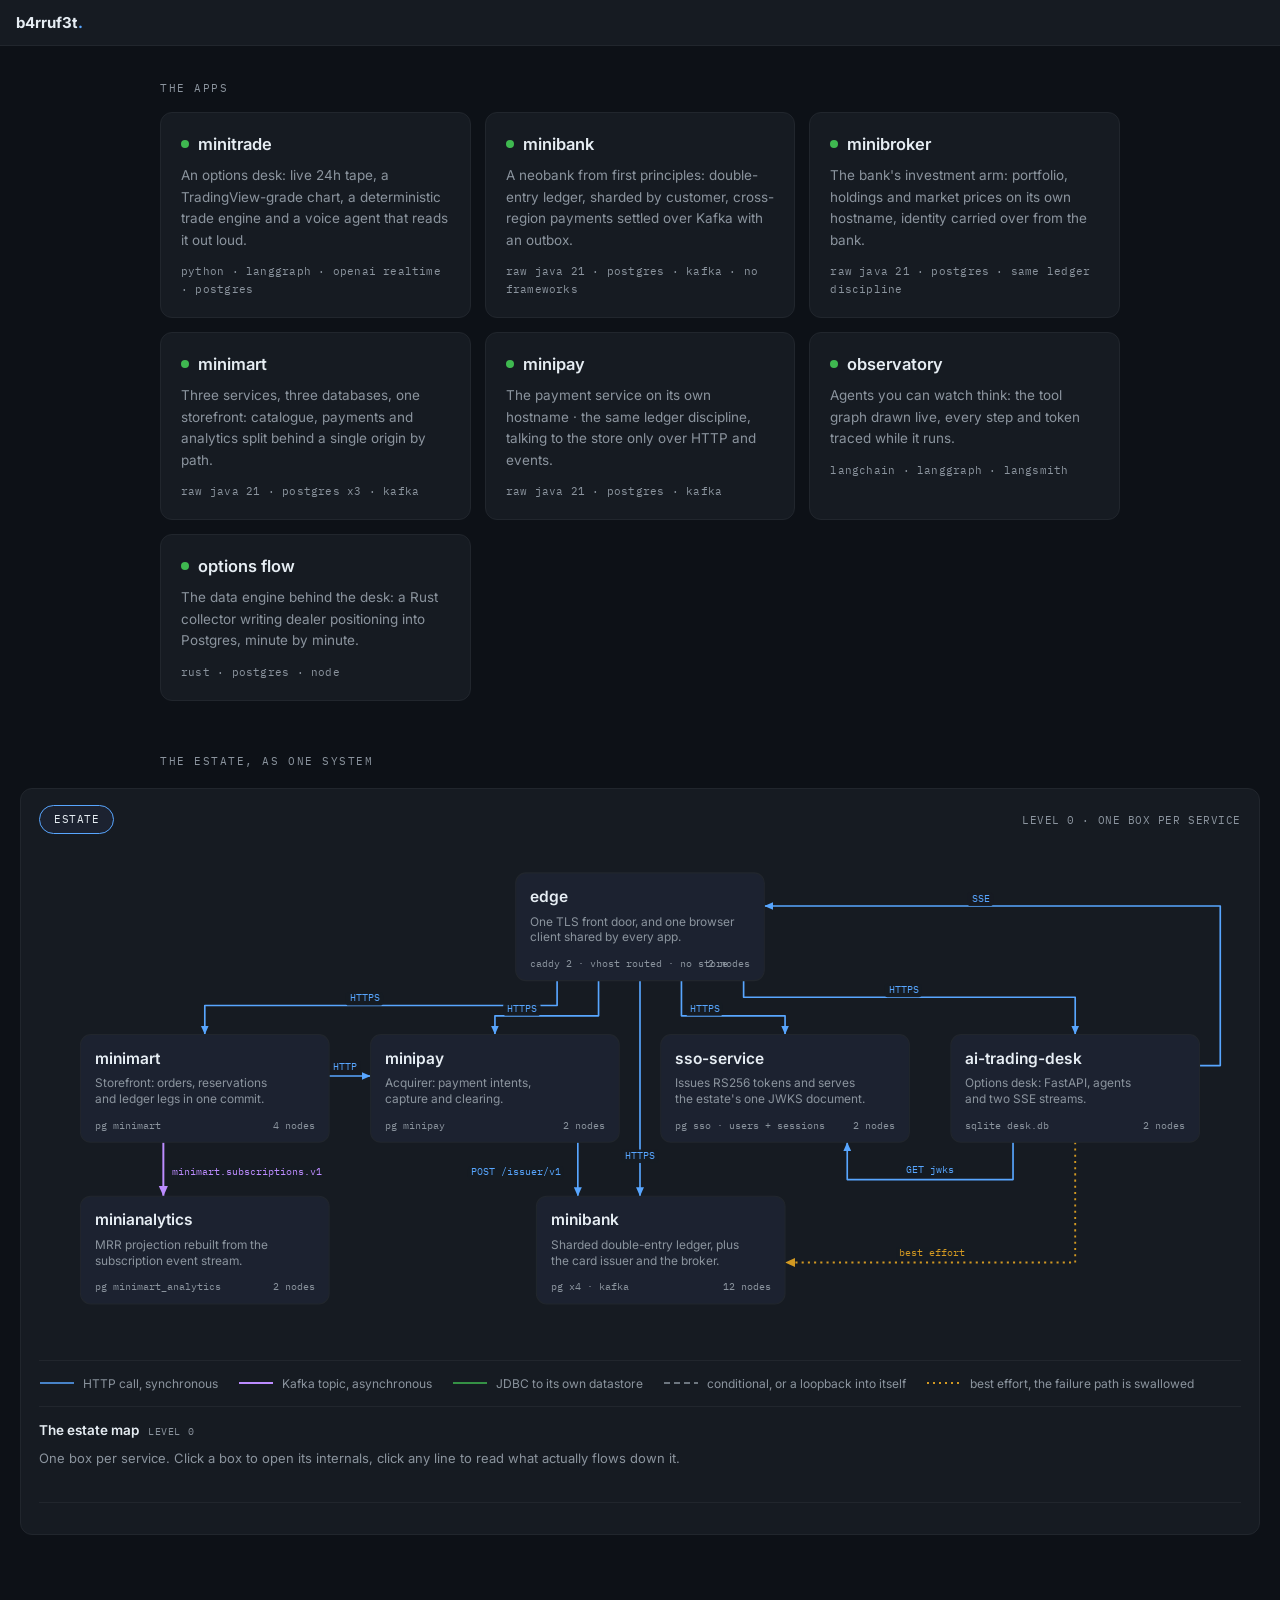
==== commit 2d7f6ce2: "Desk topbar carries only the desk; the estate bar carries the estate The Bank, Mart and All apps pil" ====
--- a/web/portal/index.html
+++ b/web/portal/index.html
@@ -127,6 +127,8 @@
 </style>
 </head>
 <body>
+<!-- Estate bar: the portal is the hub, and the signed-in user shows here too. -->
+<script src="https://auth.b4rruf3t.com/eco-nav.js" defer></script>
 <header class="topbar">
   <span class="brand">b4rruf3t<span>.</span></span>
 </header>
@@ -145,6 +147,12 @@
       <p>A neobank from first principles: double-entry ledger, sharded by customer,
          cross-region payments settled over Kafka with an outbox.</p>
       <div class="stack">raw java 21 · postgres · kafka · no frameworks</div>
+    </a>
+    <a class="card" href="https://broker.b4rruf3t.com">
+      <h2><span class="dot"></span>minibroker</h2>
+      <p>The bank's investment arm: portfolio, holdings and market prices on its
+         own hostname, identity carried over from the bank.</p>
+      <div class="stack">raw java 21 · postgres · same ledger discipline</div>
     </a>
     <a class="card" href="https://mart.b4rruf3t.com">
       <h2><span class="dot"></span>minimart</h2>
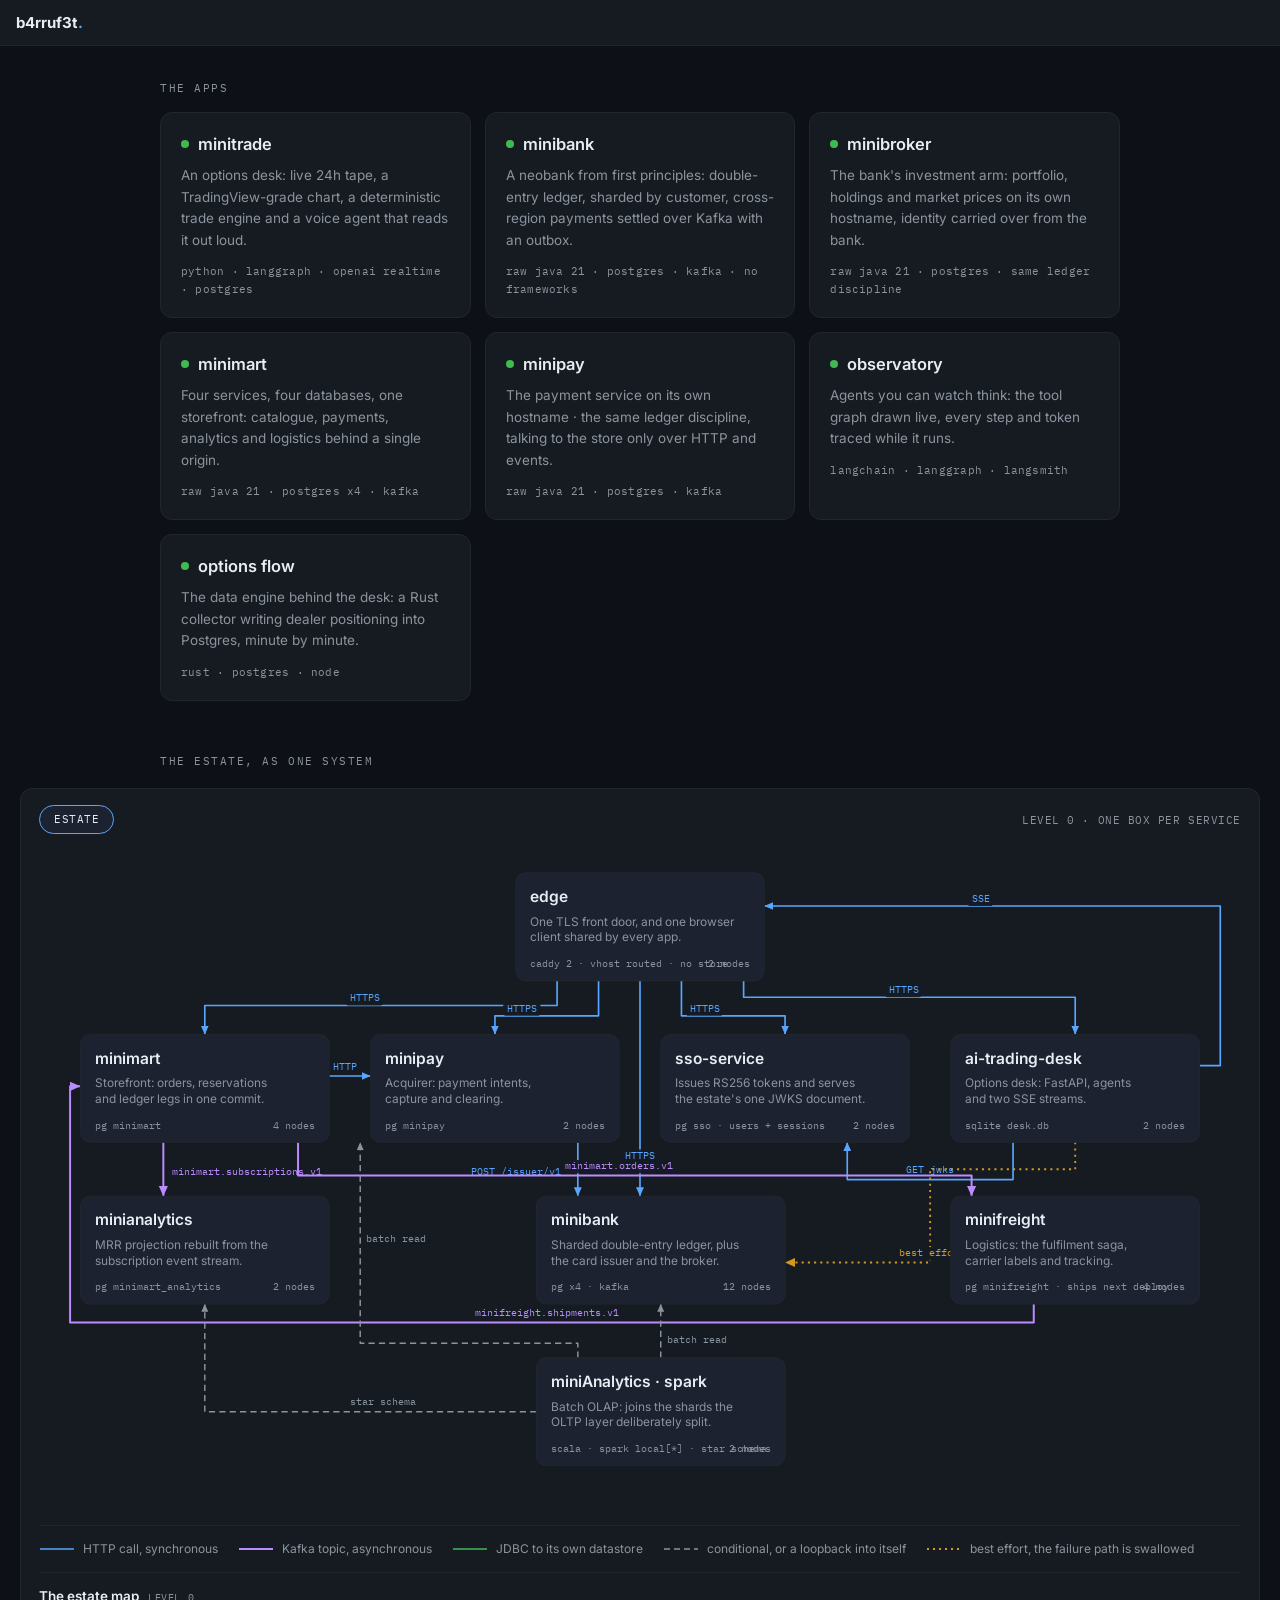
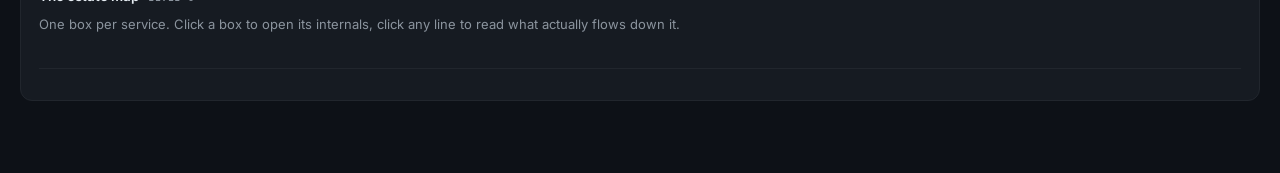
==== commit 4c522379: "The estate map learns to ship and to think in batches: minifreight and the Spark brain join the port" ====
--- a/web/portal/index.html
+++ b/web/portal/index.html
@@ -156,9 +156,9 @@
     </a>
     <a class="card" href="https://mart.b4rruf3t.com">
       <h2><span class="dot"></span>minimart</h2>
-      <p>Three services, three databases, one storefront: catalogue, payments and
-         analytics split behind a single origin by path.</p>
-      <div class="stack">raw java 21 · postgres x3 · kafka</div>
+      <p>Four services, four databases, one storefront: catalogue, payments,
+         analytics and logistics behind a single origin.</p>
+      <div class="stack">raw java 21 · postgres x4 · kafka</div>
     </a>
     <a class="card" href="https://pay.b4rruf3t.com">
       <h2><span class="dot"></span>minipay</h2>
@@ -198,7 +198,7 @@
   </div>
 </main>
 
-<script type="application/json" id="estate-data">{"services":[{"id":"edge","label":"edge","what":["One TLS front door, and one browser","client shared by every app."],"store":"caddy 2 · vhost routed · no store","x":460,"y":24,"w":240,"h":104,"nodes":2},{"id":"minimart","label":"minimart","what":["Storefront: orders, reservations","and ledger legs in one commit."],"store":"pg minimart","x":40,"y":180,"w":240,"h":104,"nodes":4},{"id":"minipay","label":"minipay","what":["Acquirer: payment intents,","capture and clearing."],"store":"pg minipay","x":320,"y":180,"w":240,"h":104,"nodes":2},{"id":"sso-service","label":"sso-service","what":["Issues RS256 tokens and serves","the estate's one JWKS document."],"store":"pg sso · users + sessions","x":600,"y":180,"w":240,"h":104,"nodes":2},{"id":"ai-trading-desk","label":"ai-trading-desk","what":["Options desk: FastAPI, agents","and two SSE streams."],"store":"sqlite desk.db","x":880,"y":180,"w":240,"h":104,"nodes":2},{"id":"minianalytics","label":"minianalytics","what":["MRR projection rebuilt from the","subscription event stream."],"store":"pg minimart_analytics","x":40,"y":336,"w":240,"h":104,"nodes":2},{"id":"minibank","label":"minibank","what":["Sharded double-entry ledger, plus","the card issuer and the broker."],"store":"pg x4 · kafka","x":480,"y":336,"w":240,"h":104,"nodes":12}],"serviceEdges":[{"id":"s1","from":"edge","to":"minimart","kind":"http","label":"HTTPS","labelAt":[300,148],"anchor":"start","route":[[500,128],[500,152],[160,152],[160,180]],"detail":[{"from":"caddy","to":"mart","carries":"HTTP to :8081 for mart.b4rruf3t.com."}]},{"id":"s2","from":"edge","to":"minipay","kind":"http","label":"HTTPS","labelAt":[452,158],"anchor":"start","route":[[540,128],[540,162],[440,162],[440,180]],"detail":[{"from":"caddy","to":"pay","carries":"HTTP to :8082 for pay.b4rruf3t.com."}]},{"id":"s3","from":"edge","to":"sso-service","kind":"http","label":"HTTPS","labelAt":[628,158],"anchor":"start","route":[[620,128],[620,162],[720,162],[720,180]],"detail":[{"from":"caddy","to":"sso","carries":"HTTP reverse_proxy sso:8090 for auth.b4rruf3t.com."}]},{"id":"s4","from":"edge","to":"ai-trading-desk","kind":"http","label":"HTTPS","labelAt":[820,140],"anchor":"start","route":[[680,128],[680,144],[1000,144],[1000,180]],"detail":[{"from":"caddy","to":"desk","carries":"HTTP to :8000 for desk.b4rruf3t.com."}]},{"id":"s5","from":"edge","to":"minibank","kind":"http","label":"HTTPS","labelAt":[580,300],"anchor":"middle","route":[[580,128],[580,336]],"detail":[{"from":"caddy","to":"api","carries":"HTTP to the ledger on :8080 for bank.b4rruf3t.com."}]},{"id":"s6","from":"ai-trading-desk","to":"edge","kind":"http","label":"SSE","labelAt":[900,52],"anchor":"start","route":[[1120,210],[1140,210],[1140,56],[700,56]],"detail":[{"from":"desk","to":"browser","carries":"SSE text/event-stream on /api/stream/quotes and /api/stream/events, back to this app's own browser tab."}]},{"id":"s7","from":"minimart","to":"minipay","kind":"http","label":"HTTP","labelAt":[284,214],"anchor":"start","route":[[280,220],[320,220]],"detail":[{"from":"mart","to":"pay","carries":"POST /v1/payment_intents with Idempotency-Key order:(id), then /capture or /cancel, plus GET /v1/payment_intents/{pi} and GET /v1/list from the Reconciler. No credential is ever sent."}]},{"id":"s9","from":"minimart","to":"minianalytics","kind":"kafka","label":"minimart.subscriptions.v1","labelAt":[128,316],"anchor":"start","route":[[120,284],[120,336]],"detail":[{"from":"martsubs","to":"analytics","carries":"Kafka, consumer group analytics, enable.auto.commit=false, dedup on the event_key header."}]},{"id":"s11","from":"minipay","to":"minibank","kind":"http","label":"POST /issuer/v1","labelAt":[460,316],"anchor":"middle","route":[[520,284],[520,336]],"detail":[{"from":"pay","to":"api","carries":"The four-party card model, across two repos: POST /issuer/v1/authorizations, /{ref}/capture, /{ref}/void and POST /issuer/v1/clearing, at MINIBANK_ISSUER_URL. This is the edge that makes the estate an estate."}]},{"id":"s14","from":"ai-trading-desk","to":"sso-service","kind":"http","label":"GET jwks","labelAt":[860,314],"anchor":"middle","route":[[940,284],[940,320],[780,320],[780,284]],"detail":[{"from":"desk","to":"sso","carries":"HTTPS GET /.well-known/jwks.json, the single RS256 key the desk verifies tokens against."}]},{"id":"s15","from":"ai-trading-desk","to":"minibank","kind":"besteffort","label":"best effort","labelAt":[862,394],"anchor":"middle","route":[[1000,284],[1000,400],[720,400]],"detail":[{"from":"desk","to":"broker","carries":"GET {BROKER_URL}/api/link?session= then POST /api/watchlist. Every failure path returns 200 synced:false, so it is drawn as best effort and not as a money edge."}]}],"nodes":[{"id":"browser","service":"edge","label":"Browser","represents":"EXISTING. The PWA, and now one client for the whole estate: the same browser hits the bank, mart, pay, desk and auth vhosts."},{"id":"caddy","service":"edge","label":"Caddy 2","represents":"EXISTING. One TLS front door, vhost-routed: bank./mart./pay./desk./auth.b4rruf3t.com. The only node every service touches."},{"id":"sso","service":"sso-service","label":"SSO :8090","represents":"dev.b4rruf3t.sso.Main. Own JVM, own Dockerfile, own vhost. Routes /v1/users, /v1/tokens, /v1/tokens/refresh|revoke, /v1/users/me and /.well-known/jwks.json, the estate-wide RS256 key document."},{"id":"ssodb","service":"sso-service","label":"pg sso","represents":"Database sso on the shared control Postgres. Tables users + sessions. Flyway classpath:db/migration."},{"id":"mart","service":"minimart","label":"Mart :8081","represents":"NEW. dev.minimart MartApi, the merchant. 16 HTTP contexts including /api/checkout and /api/reconcile."},{"id":"martdb","service":"minimart","label":"pg minimart","represents":"NEW. Database minimart on the minimart Postgres (host 5436). Owns ledger, orders, reservations, outbox and handled_events, and Orders.submit writes all of them in ONE commit."},{"id":"martrelay","service":"minimart","label":"OutboxRelay","represents":"NEW. The only KafkaProducer in the minimart repo, bound to the merchant database. Polls unpublished outbox rows and produces them with acks=all, idempotence and an event_key header."},{"id":"martsubs","service":"minimart","label":"minimart.subscriptions.v1","represents":"NEW. The cross-service topic: the whole MRR projection in minianalytics is rebuilt from it."},{"id":"pay","service":"minipay","label":"Pay :8082","represents":"NEW. dev.minipay PayApi, the acquirer. 9 HTTP contexts: payment intents, capture, cancel, clearing and the reconciliation list."},{"id":"paydb","service":"minipay","label":"pg minipay","represents":"NEW. Database minipay: intents, customers, payment methods, clearing and settlements."},{"id":"analytics","service":"minianalytics","label":"Analytics :8083","represents":"NEW. dev.minianalytics AnalyticsApi. Serves /api/analytics/mrr|movements|waterfall|health, and runs consumer group analytics on minimart.subscriptions.v1 in the same JVM: manual commitSync, dedup on the event_key header."},{"id":"anadb","service":"minianalytics","label":"pg minimart_analytics","represents":"NEW. Database minimart_analytics. The projection movement and its own handled_events claim land in the same transaction."},{"id":"desk","service":"ai-trading-desk","label":"Desk :8000","represents":"NEW. FastAPI web.server:app, one uvicorn process, 25 routes plus two SSE streams."},{"id":"deskdb","service":"ai-trading-desk","label":"desk.db","represents":"NEW. SQLite on a docker volume: trades, chat_log, ta_signals, callbacks, appointments and quotes."},{"id":"api","service":"minibank","label":"API + Router + Issuer","represents":"EXISTING. The ledger JVM HTTP server: 25 contexts, virtual thread per request, token bucket. It also serves /issuer/v1/instruments|authorizations|clearing, the card-issuer routes minipay calls, from the same process."},{"id":"directory","service":"minibank","label":"Directory","represents":"EXISTING. minibank_directory on pg-control: the customer to region lookup every request starts with, and the physical home of the issuer card_instruments and card_authorizations tables."},{"id":"shard0","service":"minibank","label":"eu · PostgreSQL","represents":"EXISTING. MINIBANK_SHARD0_URL, region eu. Ledger plus outbox tables."},{"id":"shard1","service":"minibank","label":"uk · PostgreSQL","represents":"EXISTING. MINIBANK_SHARD1_URL, region uk. Ledger plus outbox tables."},{"id":"kafka","service":"minibank","label":"topic payments","represents":"EXISTING. The payments topic on the minibank broker. The topic, not the broker: the flow map depends on that distinction. Carries payment.completed, transfer.departed, transfer.bounced, trade.executed and mortgage.approved."},{"id":"applier","service":"minibank","label":"Applier","represents":"EXISTING. Consumer group shard-applier: reads payments and commits the arrive and refund legs on the destination shard."},{"id":"notif","service":"minibank","label":"Notifications","represents":"EXISTING. Consumer group notifications, with its own minibank_notifications database."},{"id":"ksettle","service":"minibank","label":"topic settlements","represents":"NEW. Kafka topic settlements, produced by both shard outbox relays as trade.settled and trade.rejected, consumed by the broker process."},{"id":"broker","service":"minibank","label":"Broker :8091","represents":"NEW. dev.minibank.broker.BrokerService: its own k8s Deployment, same image, different command, own HTTP surface (/health, /api/link, /api/watchlist). It also runs consumer group broker-orders on settlements, calling markSettled and compensate."},{"id":"brokerdb","service":"minibank","label":"minibank_broker","represents":"NEW. The fifth database, on pg-control, opened only by dev.minibank.broker classes. Order and fill rows plus its own outbox table, relayed by the shared OutboxRelay."},{"id":"korders","service":"minibank","label":"topic orders","represents":"NEW. Kafka topic orders, produced from the broker outbox as order.filled and consumed by the ledger."},{"id":"settle","service":"minibank","label":"Settlement","represents":"NEW. Consumer group broker-settlement inside the ledger JVM. Settlement.handle calls Products.settleFill, which writes the cash leg, the asset leg and the settlements outbox row in one commit."}],"edges":[{"from":"browser","to":"caddy","kind":"http","carries":"HTTPS. Every app in the estate is reached through this one hop."},{"from":"sso","to":"ssodb","kind":"jdbc","carries":"JDBC, one connection per call, no pool. INSERT and SELECT on users + sessions, all auto-commit."},{"from":"mart","to":"martdb","kind":"jdbc","carries":"JDBC. Orders.submit: ledger legs, orders, reservations and the outbox row, ONE commit."},{"from":"martdb","to":"martrelay","kind":"jdbc","carries":"Polling read of unpublished outbox rows, marked published only after the produce is acknowledged."},{"from":"martrelay","to":"martsubs","kind":"kafka","carries":"Kafka produce, acks=all, idempotence, event_key header."},{"from":"pay","to":"paydb","kind":"jdbc","carries":"JDBC. Intents, customers, payment methods, clearing and settlements."},{"from":"analytics","to":"anadb","kind":"jdbc","carries":"JDBC. The projection movement and the handled_events claim in one transaction on the way in, and the MRR, movements, waterfall and health reads on the way out."},{"from":"desk","to":"deskdb","kind":"jdbc","carries":"SQLite write: trades, chat_log, ta_signals, callbacks, appointments and quotes."},{"from":"api","to":"directory","kind":"jdbc","carries":"EXISTING. JDBC, the customer to region lookup, plus the issuer INSERT and UPDATE on card_instruments and card_authorizations."},{"from":"api","to":"shard0","kind":"jdbc","carries":"EXISTING. JDBC, the eu ledger transaction."},{"from":"api","to":"shard1","kind":"jdbc","carries":"EXISTING. JDBC, the uk ledger transaction."},{"from":"shard0","to":"kafka","kind":"kafka","carries":"EXISTING. OutboxRelay send from the eu shard."},{"from":"shard1","to":"kafka","kind":"kafka","carries":"EXISTING. Same relay, uk shard."},{"from":"kafka","to":"applier","kind":"kafka","carries":"EXISTING. Consumer group shard-applier."},{"from":"kafka","to":"notif","kind":"kafka","carries":"EXISTING. Consumer group notifications."},{"from":"applier","to":"shard0","kind":"jdbc","carries":"EXISTING. The arrive or refund leg, committed locally on eu."},{"from":"applier","to":"shard1","kind":"jdbc","carries":"EXISTING. Same, uk."},{"from":"shard0","to":"ksettle","kind":"kafka","carries":"Kafka: trade.settled and trade.rejected via the eu outbox relay."},{"from":"shard1","to":"ksettle","kind":"kafka","carries":"Kafka: same, uk."},{"from":"ksettle","to":"broker","kind":"kafka","carries":"Kafka, consumer group broker-orders inside the broker process, calling markSettled or compensate."},{"from":"broker","to":"brokerdb","kind":"jdbc","carries":"JDBC. Order and fill rows and the broker outbox, one commit."},{"from":"brokerdb","to":"korders","kind":"kafka","carries":"Kafka via the shared OutboxRelay pointed at BrokerDb::open. order.filled."},{"from":"korders","to":"settle","kind":"kafka","carries":"Kafka, consumer group broker-settlement, inside the ledger JVM."},{"from":"settle","to":"shard0","kind":"jdbc","carries":"JDBC. settleFill: cash leg, asset leg and the settlements outbox row in one commit."},{"from":"settle","to":"shard1","kind":"jdbc","carries":"JDBC. Same, uk."}]}</script>
+<script type="application/json" id="estate-data">{"services":[{"id":"edge","label":"edge","what":["One TLS front door, and one browser","client shared by every app."],"store":"caddy 2 · vhost routed · no store","x":460,"y":24,"w":240,"h":104,"nodes":2},{"id":"minimart","label":"minimart","what":["Storefront: orders, reservations","and ledger legs in one commit."],"store":"pg minimart","x":40,"y":180,"w":240,"h":104,"nodes":4},{"id":"minipay","label":"minipay","what":["Acquirer: payment intents,","capture and clearing."],"store":"pg minipay","x":320,"y":180,"w":240,"h":104,"nodes":2},{"id":"sso-service","label":"sso-service","what":["Issues RS256 tokens and serves","the estate's one JWKS document."],"store":"pg sso · users + sessions","x":600,"y":180,"w":240,"h":104,"nodes":2},{"id":"ai-trading-desk","label":"ai-trading-desk","what":["Options desk: FastAPI, agents","and two SSE streams."],"store":"sqlite desk.db","x":880,"y":180,"w":240,"h":104,"nodes":2},{"id":"minianalytics","label":"minianalytics","what":["MRR projection rebuilt from the","subscription event stream."],"store":"pg minimart_analytics","x":40,"y":336,"w":240,"h":104,"nodes":2},{"id":"minibank","label":"minibank","what":["Sharded double-entry ledger, plus","the card issuer and the broker."],"store":"pg x4 · kafka","x":480,"y":336,"w":240,"h":104,"nodes":12},{"id":"minifreight","label":"minifreight","what":["Logistics: the fulfilment saga,","carrier labels and tracking."],"store":"pg minifreight · ships next deploy","x":880,"y":336,"w":240,"h":104,"nodes":4},{"id":"spark-olap","label":"miniAnalytics · spark","what":["Batch OLAP: joins the shards the","OLTP layer deliberately split."],"store":"scala · spark local[*] · star schema","x":480,"y":492,"w":240,"h":104,"nodes":2}],"serviceEdges":[{"id":"s1","from":"edge","to":"minimart","kind":"http","label":"HTTPS","labelAt":[300,148],"anchor":"start","route":[[500,128],[500,152],[160,152],[160,180]],"detail":[{"from":"caddy","to":"mart","carries":"HTTP to :8081 for mart.b4rruf3t.com."}]},{"id":"s2","from":"edge","to":"minipay","kind":"http","label":"HTTPS","labelAt":[452,158],"anchor":"start","route":[[540,128],[540,162],[440,162],[440,180]],"detail":[{"from":"caddy","to":"pay","carries":"HTTP to :8082 for pay.b4rruf3t.com."}]},{"id":"s3","from":"edge","to":"sso-service","kind":"http","label":"HTTPS","labelAt":[628,158],"anchor":"start","route":[[620,128],[620,162],[720,162],[720,180]],"detail":[{"from":"caddy","to":"sso","carries":"HTTP reverse_proxy sso:8090 for auth.b4rruf3t.com."}]},{"id":"s4","from":"edge","to":"ai-trading-desk","kind":"http","label":"HTTPS","labelAt":[820,140],"anchor":"start","route":[[680,128],[680,144],[1000,144],[1000,180]],"detail":[{"from":"caddy","to":"desk","carries":"HTTP to :8000 for desk.b4rruf3t.com."}]},{"id":"s5","from":"edge","to":"minibank","kind":"http","label":"HTTPS","labelAt":[580,300],"anchor":"middle","route":[[580,128],[580,336]],"detail":[{"from":"caddy","to":"api","carries":"HTTP to the ledger on :8080 for bank.b4rruf3t.com."}]},{"id":"s6","from":"ai-trading-desk","to":"edge","kind":"http","label":"SSE","labelAt":[900,52],"anchor":"start","route":[[1120,210],[1140,210],[1140,56],[700,56]],"detail":[{"from":"desk","to":"browser","carries":"SSE text/event-stream on /api/stream/quotes and /api/stream/events, back to this app's own browser tab."}]},{"id":"s7","from":"minimart","to":"minipay","kind":"http","label":"HTTP","labelAt":[284,214],"anchor":"start","route":[[280,220],[320,220]],"detail":[{"from":"mart","to":"pay","carries":"POST /v1/payment_intents with Idempotency-Key order:(id), then /capture or /cancel, plus GET /v1/payment_intents/{pi} and GET /v1/list from the Reconciler. No credential is ever sent."}]},{"id":"s9","from":"minimart","to":"minianalytics","kind":"kafka","label":"minimart.subscriptions.v1","labelAt":[128,316],"anchor":"start","route":[[120,284],[120,336]],"detail":[{"from":"martsubs","to":"analytics","carries":"Kafka, consumer group analytics, enable.auto.commit=false, dedup on the event_key header."}]},{"id":"s11","from":"minipay","to":"minibank","kind":"http","label":"POST /issuer/v1","labelAt":[460,316],"anchor":"middle","route":[[520,284],[520,336]],"detail":[{"from":"pay","to":"api","carries":"The four-party card model, across two repos: POST /issuer/v1/authorizations, /{ref}/capture, /{ref}/void and POST /issuer/v1/clearing, at MINIBANK_ISSUER_URL. This is the edge that makes the estate an estate."}]},{"id":"s14","from":"ai-trading-desk","to":"sso-service","kind":"http","label":"GET jwks","labelAt":[860,314],"anchor":"middle","route":[[940,284],[940,320],[780,320],[780,284]],"detail":[{"from":"desk","to":"sso","carries":"HTTPS GET /.well-known/jwks.json, the single RS256 key the desk verifies tokens against."}]},{"id":"s15","from":"ai-trading-desk","to":"minibank","kind":"besteffort","label":"best effort","labelAt":[862,394],"anchor":"middle","route":[[1000,284],[1000,310],[860,310],[860,400],[720,400]],"detail":[{"from":"desk","to":"broker","carries":"GET {BROKER_URL}/api/link?session= then POST /api/watchlist. Every failure path returns 200 synced:false, so it is drawn as best effort and not as a money edge."}]},{"id":"s16","from":"minimart","to":"minifreight","kind":"kafka","label":"minimart.orders.v1","labelAt":[560,310],"anchor":"middle","route":[[250,284],[250,316],[900,316],[900,336]],"detail":[{"from":"martrelay","to":"freight","carries":"Kafka, consumer group freight, claim and effect in one transaction on freight's own database. order.fulfilled is the trigger: a parcel leaves after the money is captured, never before."}]},{"id":"s17","from":"minifreight","to":"minimart","kind":"kafka","label":"minifreight.shipments.v1","labelAt":[490,452],"anchor":"middle","route":[[960,440],[960,458],[30,458],[30,230],[40,230]],"detail":[{"from":"frelay","to":"mart","carries":"The saga's return leg. When every carrier rejects a parcel, consumer group undeliverable restocks the sold units, refunds wallet money in the same commit, and records captured card money as a named refund case."}]},{"id":"s18","from":"spark-olap","to":"minibank","kind":"conditional","label":"batch read","labelAt":[606,478],"anchor":"start","route":[[600,492],[600,440]],"detail":[{"from":"spark","to":"shards","carries":"JDBC batch reads of the sharded ledger Postgres. SQL cannot join across the shards; Spark can, and that federation is the entire analytics pitch."}]},{"id":"s19","from":"spark-olap","to":"minimart","kind":"conditional","label":"batch read","labelAt":[316,380],"anchor":"start","route":[[520,492],[520,478],[310,478],[310,284]],"detail":[{"from":"spark","to":"martdb","carries":"JDBC batch read of the merchant Postgres: orders and subscriptions join the bank's ledger in one star schema."}]},{"id":"s20","from":"spark-olap","to":"minianalytics","kind":"conditional","label":"star schema","labelAt":[300,538],"anchor":"start","route":[[480,544],[160,544],[160,440]],"detail":[{"from":"spark","to":"anadb","carries":"Spark writes the star schema into minimart_analytics: the OLAP shelf lives beside the projection, and neither can see the shop's tables."}]}],"nodes":[{"id":"browser","service":"edge","label":"Browser","represents":"EXISTING. The PWA, and now one client for the whole estate: the same browser hits the bank, mart, pay, desk and auth vhosts."},{"id":"caddy","service":"edge","label":"Caddy 2","represents":"EXISTING. One TLS front door, vhost-routed: bank./mart./pay./desk./auth.b4rruf3t.com. The only node every service touches."},{"id":"sso","service":"sso-service","label":"SSO :8090","represents":"dev.b4rruf3t.sso.Main. Own JVM, own Dockerfile, own vhost. Routes /v1/users, /v1/tokens, /v1/tokens/refresh|revoke, /v1/users/me and /.well-known/jwks.json, the estate-wide RS256 key document."},{"id":"ssodb","service":"sso-service","label":"pg sso","represents":"Database sso on the shared control Postgres. Tables users + sessions. Flyway classpath:db/migration."},{"id":"mart","service":"minimart","label":"Mart :8081","represents":"NEW. dev.minimart MartApi, the merchant. 16 HTTP contexts including /api/checkout and /api/reconcile."},{"id":"martdb","service":"minimart","label":"pg minimart","represents":"NEW. Database minimart on the minimart Postgres (host 5436). Owns ledger, orders, reservations, outbox and handled_events, and Orders.submit writes all of them in ONE commit."},{"id":"martrelay","service":"minimart","label":"OutboxRelay","represents":"NEW. The only KafkaProducer in the minimart repo, bound to the merchant database. Polls unpublished outbox rows and produces them with acks=all, idempotence and an event_key header."},{"id":"martsubs","service":"minimart","label":"minimart.subscriptions.v1","represents":"NEW. The cross-service topic: the whole MRR projection in minianalytics is rebuilt from it."},{"id":"pay","service":"minipay","label":"Pay :8082","represents":"NEW. dev.minipay PayApi, the acquirer. 9 HTTP contexts: payment intents, capture, cancel, clearing and the reconciliation list."},{"id":"paydb","service":"minipay","label":"pg minipay","represents":"NEW. Database minipay: intents, customers, payment methods, clearing and settlements."},{"id":"analytics","service":"minianalytics","label":"Analytics :8083","represents":"NEW. dev.minianalytics AnalyticsApi. Serves /api/analytics/mrr|movements|waterfall|health, and runs consumer group analytics on minimart.subscriptions.v1 in the same JVM: manual commitSync, dedup on the event_key header."},{"id":"anadb","service":"minianalytics","label":"pg minimart_analytics","represents":"NEW. Database minimart_analytics. The projection movement and its own handled_events claim land in the same transaction."},{"id":"desk","service":"ai-trading-desk","label":"Desk :8000","represents":"NEW. FastAPI web.server:app, one uvicorn process, 25 routes plus two SSE streams."},{"id":"deskdb","service":"ai-trading-desk","label":"desk.db","represents":"NEW. SQLite on a docker volume: trades, chat_log, ta_signals, callbacks, appointments and quotes."},{"id":"api","service":"minibank","label":"API + Router + Issuer","represents":"EXISTING. The ledger JVM HTTP server: 25 contexts, virtual thread per request, token bucket. It also serves /issuer/v1/instruments|authorizations|clearing, the card-issuer routes minipay calls, from the same process."},{"id":"directory","service":"minibank","label":"Directory","represents":"EXISTING. minibank_directory on pg-control: the customer to region lookup every request starts with, and the physical home of the issuer card_instruments and card_authorizations tables."},{"id":"shard0","service":"minibank","label":"eu · PostgreSQL","represents":"EXISTING. MINIBANK_SHARD0_URL, region eu. Ledger plus outbox tables."},{"id":"shard1","service":"minibank","label":"uk · PostgreSQL","represents":"EXISTING. MINIBANK_SHARD1_URL, region uk. Ledger plus outbox tables."},{"id":"kafka","service":"minibank","label":"topic payments","represents":"EXISTING. The payments topic on the minibank broker. The topic, not the broker: the flow map depends on that distinction. Carries payment.completed, transfer.departed, transfer.bounced, trade.executed and mortgage.approved."},{"id":"applier","service":"minibank","label":"Applier","represents":"EXISTING. Consumer group shard-applier: reads payments and commits the arrive and refund legs on the destination shard."},{"id":"notif","service":"minibank","label":"Notifications","represents":"EXISTING. Consumer group notifications, with its own minibank_notifications database."},{"id":"ksettle","service":"minibank","label":"topic settlements","represents":"NEW. Kafka topic settlements, produced by both shard outbox relays as trade.settled and trade.rejected, consumed by the broker process."},{"id":"broker","service":"minibank","label":"Broker :8091","represents":"NEW. dev.minibank.broker.BrokerService: its own k8s Deployment, same image, different command, own HTTP surface (/health, /api/link, /api/watchlist). It also runs consumer group broker-orders on settlements, calling markSettled and compensate."},{"id":"brokerdb","service":"minibank","label":"minibank_broker","represents":"NEW. The fifth database, on pg-control, opened only by dev.minibank.broker classes. Order and fill rows plus its own outbox table, relayed by the shared OutboxRelay."},{"id":"korders","service":"minibank","label":"topic orders","represents":"NEW. Kafka topic orders, produced from the broker outbox as order.filled and consumed by the ledger."},{"id":"settle","service":"minibank","label":"Settlement","represents":"NEW. Consumer group broker-settlement inside the ledger JVM. Settlement.handle calls Products.settleFill, which writes the cash leg, the asset leg and the settlements outbox row in one commit."},{"id":"freight","service":"minifreight","label":"Freight :8084","represents":"NEW. dev.minifreight FreightApi and the saga driver: journaled carrier steps, a lease per shipment, and the rule that an unknown label outcome is asked about fresh · never re-fired blind, never abandoned blind."},{"id":"freightdb","service":"minifreight","label":"pg minifreight","represents":"NEW. Database minifreight: shipments, carrier_steps, tracking_events, outbox and handled_events. One shipment per order, enforced by the schema rather than promised by the code."},{"id":"carriers","service":"minifreight","label":"CarrierSim :8085","represents":"NEW. The outside world with opinions: two simulated carriers reached only over HTTP. One writes the label and then answers 500, delivers every webhook twice, and can go silent · which is why the driver polls."},{"id":"frelay","service":"minifreight","label":"FreightRelay","represents":"NEW. Freight's own outbox relay: acks=all, idempotence, rows marked published only after the broker acknowledges. Each service ships its own promises."},{"id":"spark","service":"spark-olap","label":"SparkApp","represents":"NEW. Scala + Spark local[*], a tuning playground with a curriculum: shuffle partitions, skew salting, broadcast joins, memory fractions. On a cluster the deps flip to Provided and the assembly is spark-submitted."},{"id":"warehouse","service":"spark-olap","label":"star schema","represents":"NEW. Fact and dimension tables in minimart_analytics, written by batch runs over the estate's real OLTP sources. The OLTP layer split the data on purpose; this is where it is allowed to meet."}],"edges":[{"from":"browser","to":"caddy","kind":"http","carries":"HTTPS. Every app in the estate is reached through this one hop."},{"from":"sso","to":"ssodb","kind":"jdbc","carries":"JDBC, one connection per call, no pool. INSERT and SELECT on users + sessions, all auto-commit."},{"from":"mart","to":"martdb","kind":"jdbc","carries":"JDBC. Orders.submit: ledger legs, orders, reservations and the outbox row, ONE commit."},{"from":"martdb","to":"martrelay","kind":"jdbc","carries":"Polling read of unpublished outbox rows, marked published only after the produce is acknowledged."},{"from":"martrelay","to":"martsubs","kind":"kafka","carries":"Kafka produce, acks=all, idempotence, event_key header."},{"from":"pay","to":"paydb","kind":"jdbc","carries":"JDBC. Intents, customers, payment methods, clearing and settlements."},{"from":"analytics","to":"anadb","kind":"jdbc","carries":"JDBC. The projection movement and the handled_events claim in one transaction on the way in, and the MRR, movements, waterfall and health reads on the way out."},{"from":"desk","to":"deskdb","kind":"jdbc","carries":"SQLite write: trades, chat_log, ta_signals, callbacks, appointments and quotes."},{"from":"api","to":"directory","kind":"jdbc","carries":"EXISTING. JDBC, the customer to region lookup, plus the issuer INSERT and UPDATE on card_instruments and card_authorizations."},{"from":"api","to":"shard0","kind":"jdbc","carries":"EXISTING. JDBC, the eu ledger transaction."},{"from":"api","to":"shard1","kind":"jdbc","carries":"EXISTING. JDBC, the uk ledger transaction."},{"from":"shard0","to":"kafka","kind":"kafka","carries":"EXISTING. OutboxRelay send from the eu shard."},{"from":"shard1","to":"kafka","kind":"kafka","carries":"EXISTING. Same relay, uk shard."},{"from":"kafka","to":"applier","kind":"kafka","carries":"EXISTING. Consumer group shard-applier."},{"from":"kafka","to":"notif","kind":"kafka","carries":"EXISTING. Consumer group notifications."},{"from":"applier","to":"shard0","kind":"jdbc","carries":"EXISTING. The arrive or refund leg, committed locally on eu."},{"from":"applier","to":"shard1","kind":"jdbc","carries":"EXISTING. Same, uk."},{"from":"shard0","to":"ksettle","kind":"kafka","carries":"Kafka: trade.settled and trade.rejected via the eu outbox relay."},{"from":"shard1","to":"ksettle","kind":"kafka","carries":"Kafka: same, uk."},{"from":"ksettle","to":"broker","kind":"kafka","carries":"Kafka, consumer group broker-orders inside the broker process, calling markSettled or compensate."},{"from":"broker","to":"brokerdb","kind":"jdbc","carries":"JDBC. Order and fill rows and the broker outbox, one commit."},{"from":"brokerdb","to":"korders","kind":"kafka","carries":"Kafka via the shared OutboxRelay pointed at BrokerDb::open. order.filled."},{"from":"korders","to":"settle","kind":"kafka","carries":"Kafka, consumer group broker-settlement, inside the ledger JVM."},{"from":"settle","to":"shard0","kind":"jdbc","carries":"JDBC. settleFill: cash leg, asset leg and the settlements outbox row in one commit."},{"from":"settle","to":"shard1","kind":"jdbc","carries":"JDBC. Same, uk."},{"from":"freight","to":"freightdb","kind":"jdbc","carries":"JDBC. The consumer's claim and the shipment it creates commit together; the driver's journal rows commit BEFORE the carrier call they describe."},{"from":"freight","to":"carriers","kind":"http","carries":"HTTP label requests and status polls, idempotent by a request id minted from (shipment, carrier)."},{"from":"carriers","to":"freight","kind":"besteffort","carries":"Webhooks, HMAC-SHA256 signed per carrier and verified in constant time, delivered once, twice or never · which is exactly why the driver also polls."},{"from":"freightdb","to":"frelay","kind":"jdbc","carries":"Polling read of freight's own outbox, marked published only after the produce is acknowledged."},{"from":"spark","to":"warehouse","kind":"jdbc","carries":"Batch write of the star schema, one experiment per run, benchmark notes written for each."}]}</script>
 <script>
 (function () {
   var raw = document.getElementById('estate-data');
@@ -267,8 +267,8 @@
     return s;
   }
   function renderEstate() {
-    var s = '<svg class="esvg" viewBox="0 0 1160 480" role="img" ' +
-      'aria-label="Estate architecture map, seven services">' + DEFS;
+    var s = '<svg class="esvg" viewBox="0 0 1160 640" role="img" ' +
+      'aria-label="Estate architecture map, nine services">' + DEFS;
     D.serviceEdges.forEach(function (e) { s += svcEdge(e); });
     D.services.forEach(function (v) { s += svcBox(v); });
     return s + '</svg>';
@@ -318,6 +318,16 @@
     minimart: { h:270, n:{
       mart:{x:210,y:62,w:320},       martdb:{x:710,y:62,w:320},
       martrelay:{x:710,y:174,w:320}, martsubs:{x:210,y:174,w:320} } },
+
+    /* freight's loop reads the same way: the process and its books on top,
+       and underneath them the two parties it answers to · the carriers it
+       dials, and the relay that ships what its outbox promised. */
+    minifreight: { h:270, n:{
+      freight:{x:210,y:62,w:320},   freightdb:{x:710,y:62,w:320},
+      carriers:{x:210,y:174,w:320}, frelay:{x:710,y:174,w:320} } },
+
+    'spark-olap': { h:150, n:{
+      spark:{x:210,y:62,w:320}, warehouse:{x:710,y:62,w:320} } },
 
     /* Twelve nodes, arranged as the two loops they are. The request path runs
        down the middle: router, directory, both shards. Underneath the shards
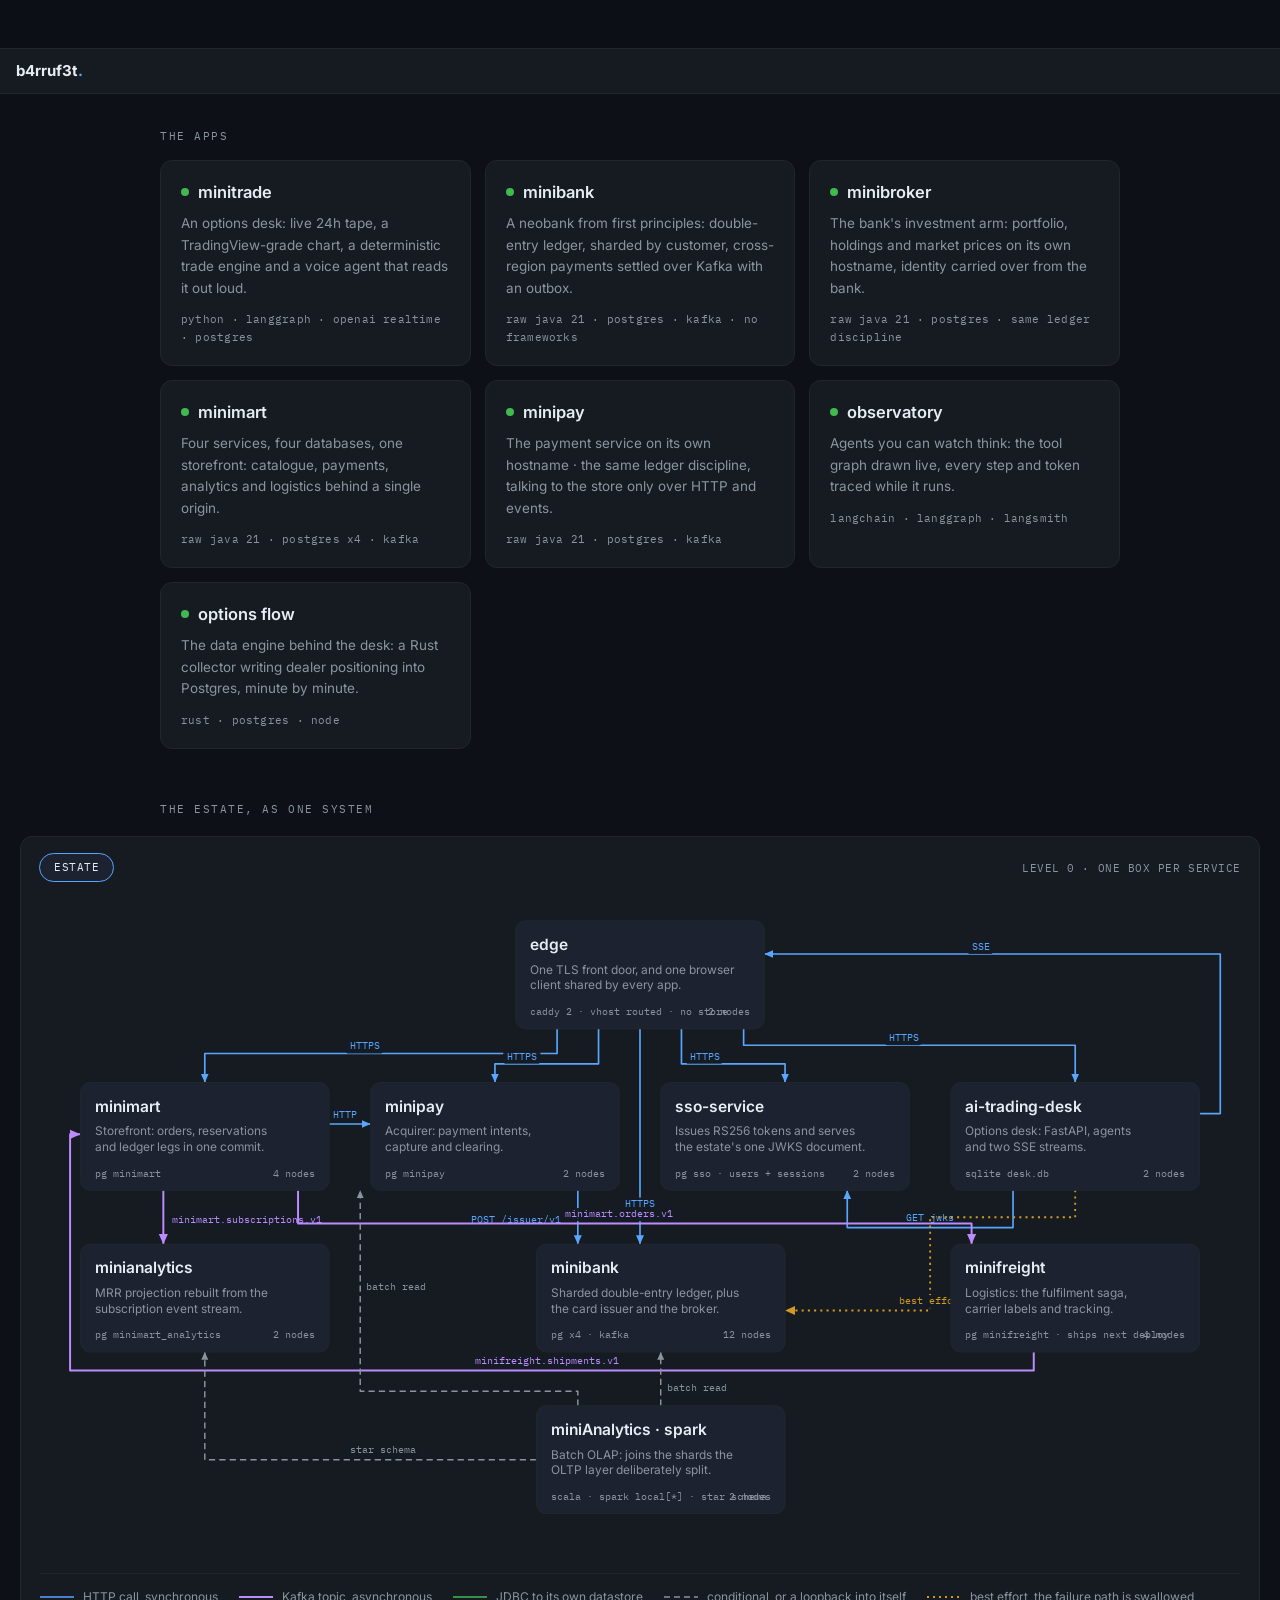
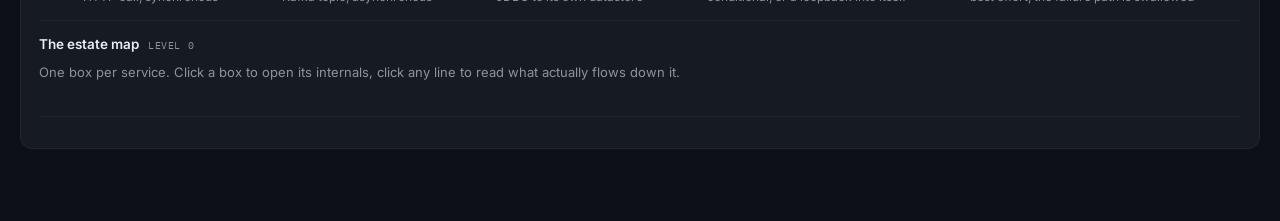
==== commit 86699142: "The estate band is reserved statically: a deferred script can lose the race to first paint, and the " ====
--- a/web/portal/index.html
+++ b/web/portal/index.html
@@ -5,9 +5,21 @@
 <meta name="viewport" content="width=device-width, initial-scale=1">
 <meta name="theme-color" content="#0d1117">
 <title>b4rruf3t</title>
+<link rel="preconnect" href="https://auth.b4rruf3t.com">
+<link rel="preload" href="https://auth.b4rruf3t.com/eco-nav.js" as="script">
 <link rel="icon" href="data:image/svg+xml,<svg xmlns=%22http://www.w3.org/2000/svg%22 viewBox=%220 0 100 100%22><text y=%22.9em%22 font-size=%2290%22>⬢</text></svg>">
 <link href="https://fonts.googleapis.com/css2?family=Inter:wght@400;500;600;700&family=IBM+Plex+Mono:wght@400;500&display=swap" rel="stylesheet">
 <style>
+/* Estate band: reserved STATICALLY so the very first paint already sits under
+   the bar. Must match --eco-nav-h in eco-nav.js (48px). The script re-asserts
+   the same rule, but a deferred script can lose the race to first paint on a
+   big document, and the whole page then shoves down by the bar height · that
+   was the load jump. Static CSS cannot lose that race. */
+html { padding-top:48px; }
+html::before { content:""; position:fixed; top:0; left:0; right:0; height:48px;
+  background:rgba(13,17,23,.95); border-bottom:1px solid #21262d;
+  z-index:2147482998; pointer-events:none; }
+
   :root {
     /* the house palette · identical across minitrade, minibank, minimart */
     --bg:#0d1117; --panel:#161b22; --panel2:#1c2230; --line:#21262d;
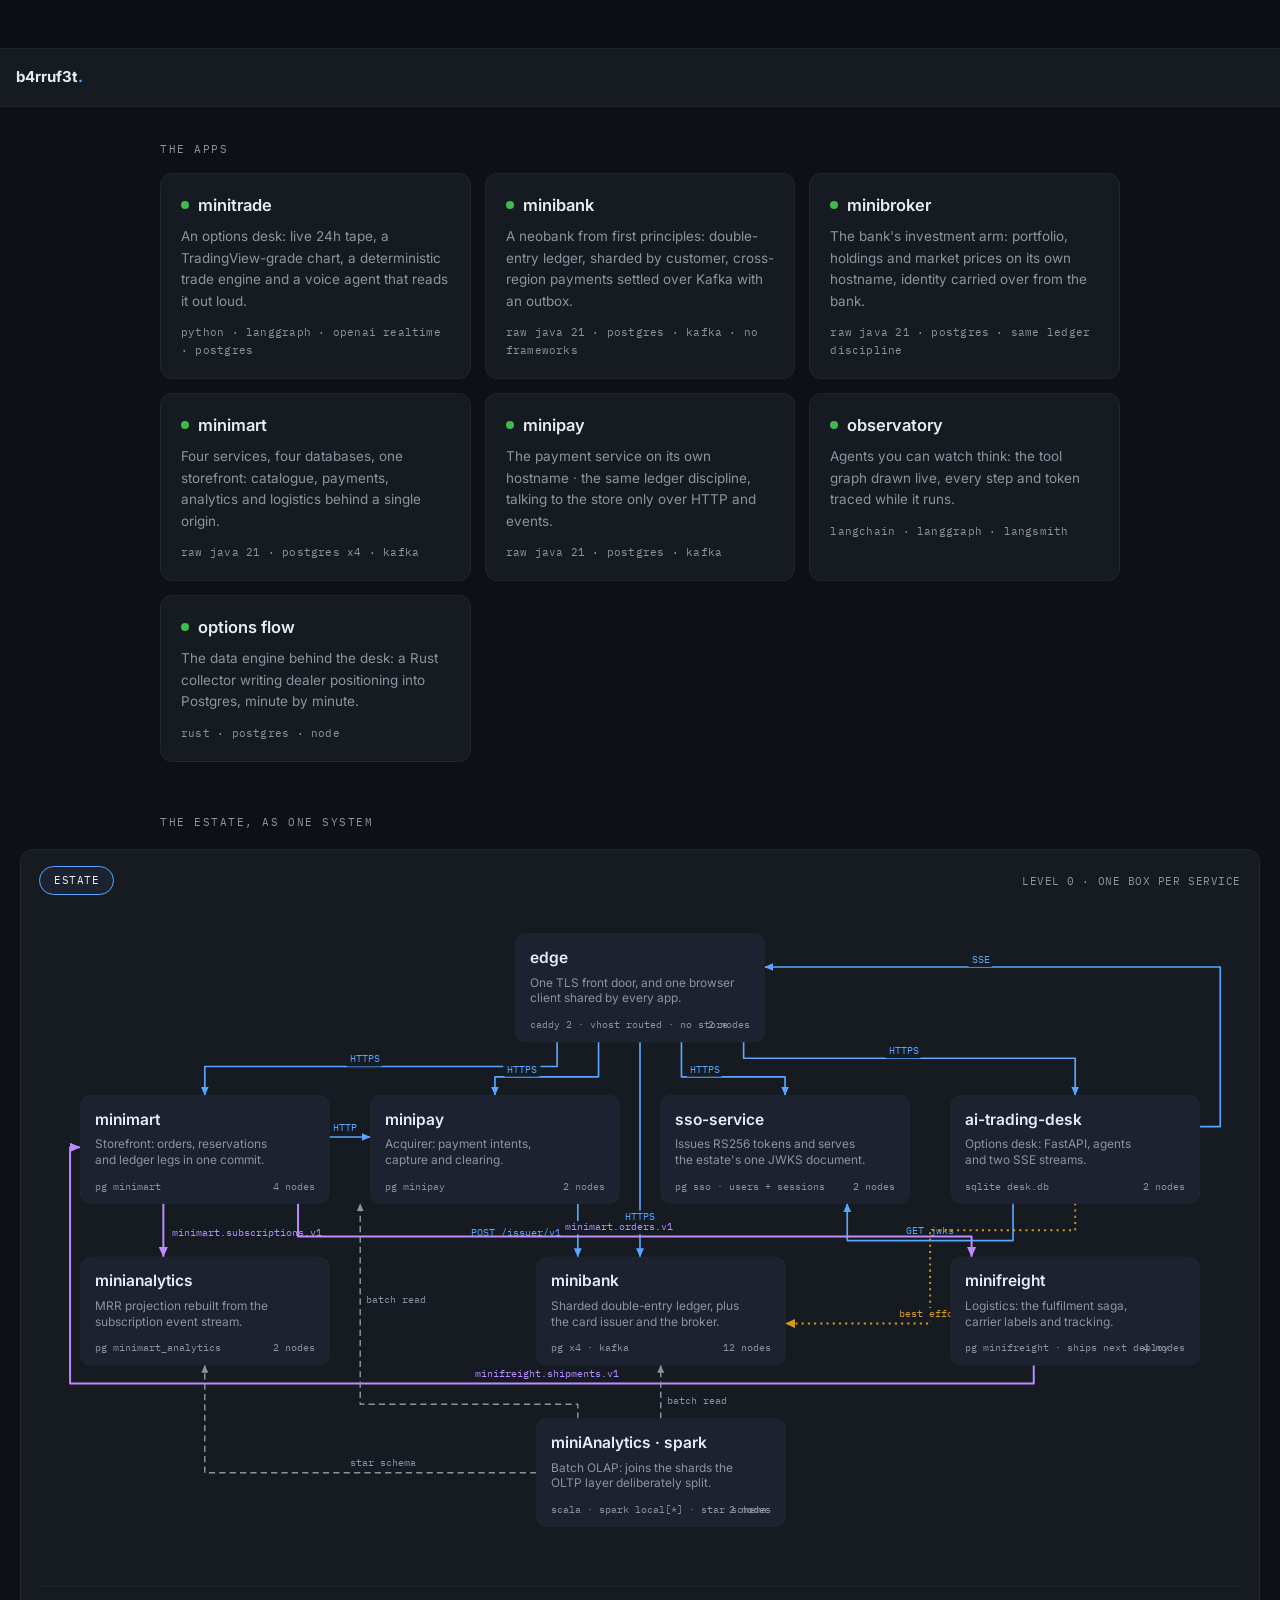
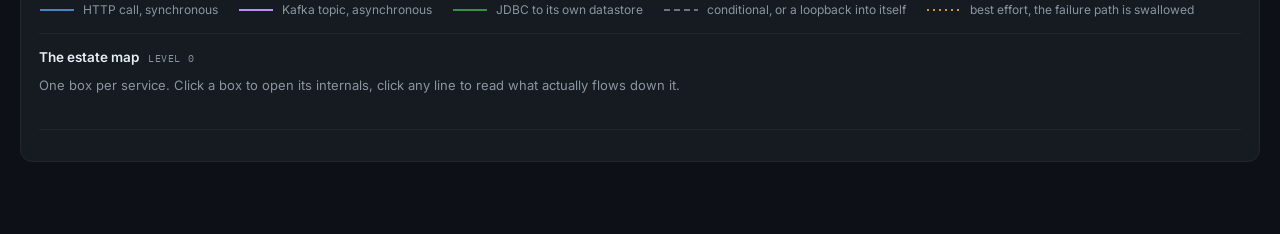
==== commit 9fe11661: "One subheader height for the whole estate: 59px pinned in every app's bar, so the content start line" ====
--- a/web/portal/index.html
+++ b/web/portal/index.html
@@ -31,8 +31,8 @@
   * { box-sizing:border-box; margin:0; }
   body { background:var(--bg); color:var(--text); min-height:100%;
          font:15px/1.6 "Inter",system-ui,sans-serif; -webkit-font-smoothing:antialiased; }
-  .topbar { display:flex; align-items:center; gap:10px; height:46px; padding:0 16px;
-            background:var(--panel); border-bottom:1px solid var(--line); }
+  .topbar { display:flex; align-items:center; gap:10px; min-height:59px; padding:0 16px;
+            background:var(--panel); border-bottom:1px solid var(--line); /* 59px = estate subheader contract */ }
   .brand { font-weight:700; font-size:15px; }
   .brand span { color:var(--accent); }
 
